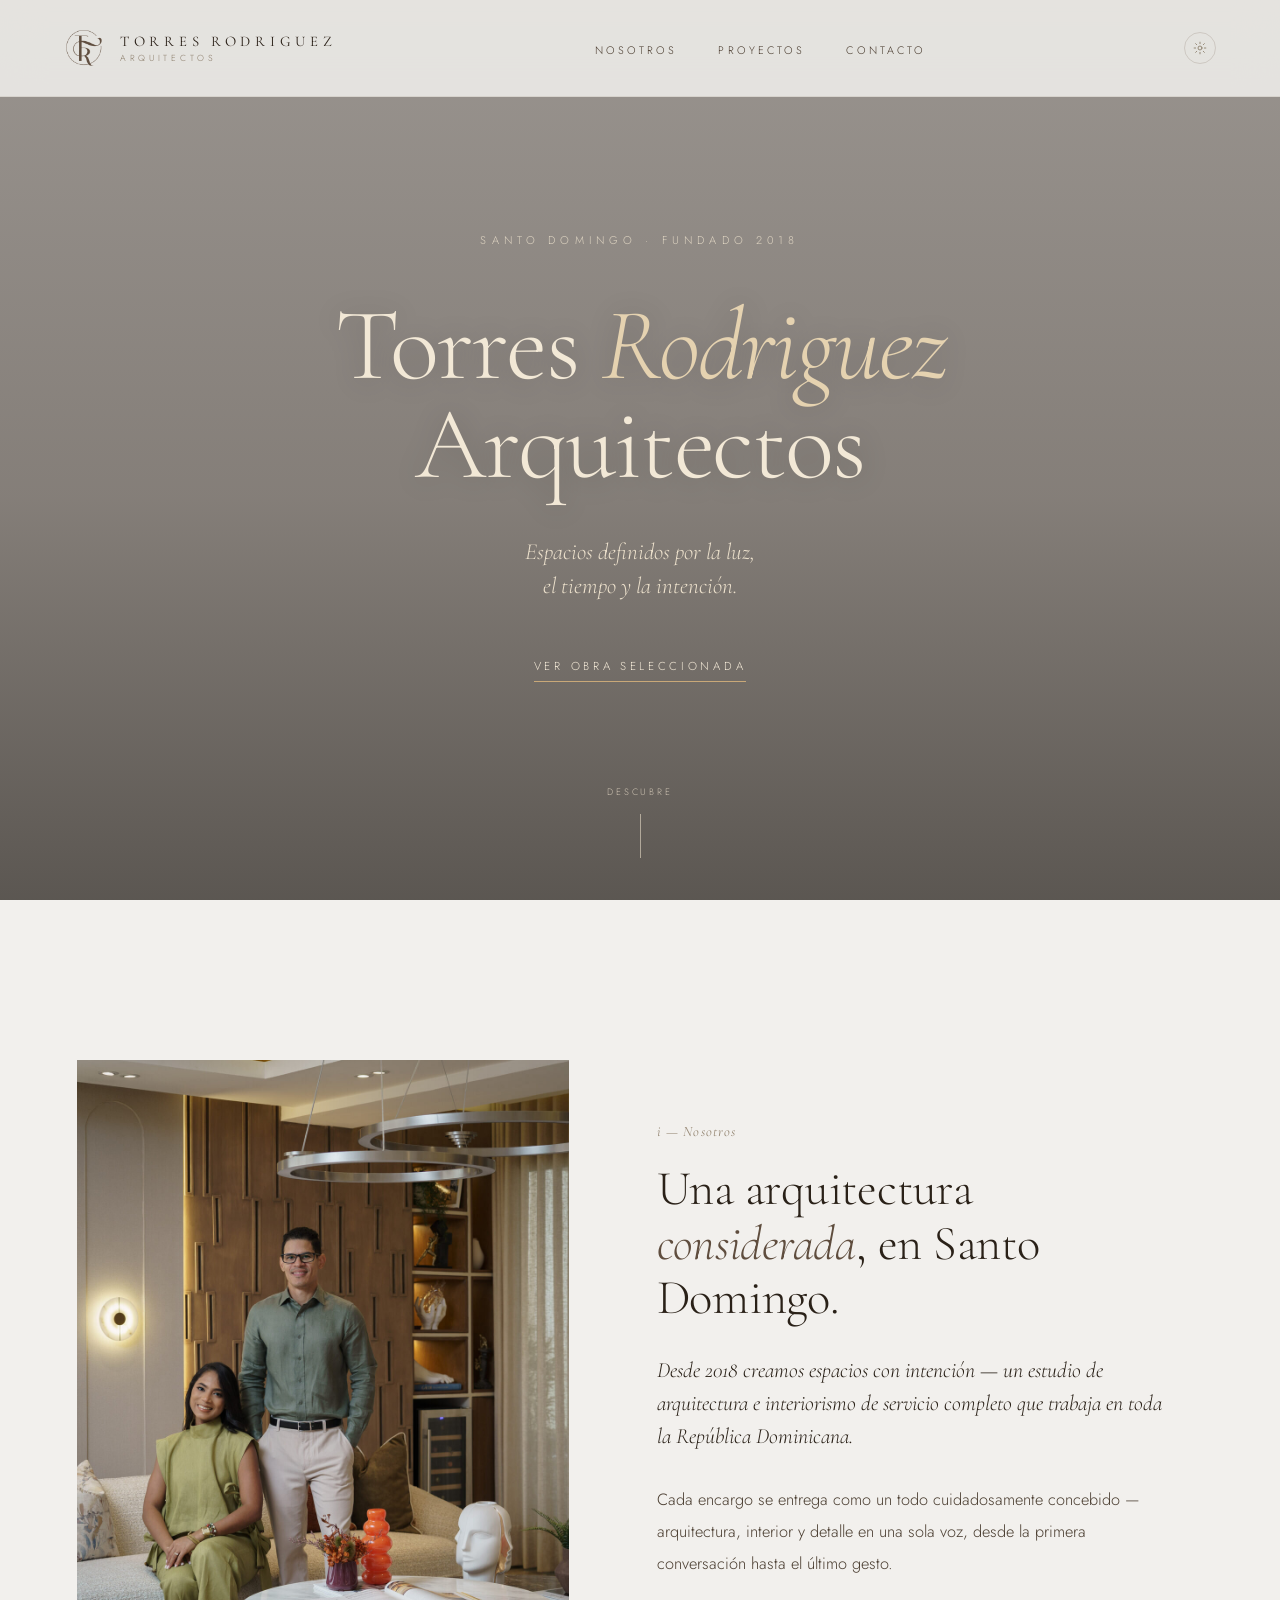
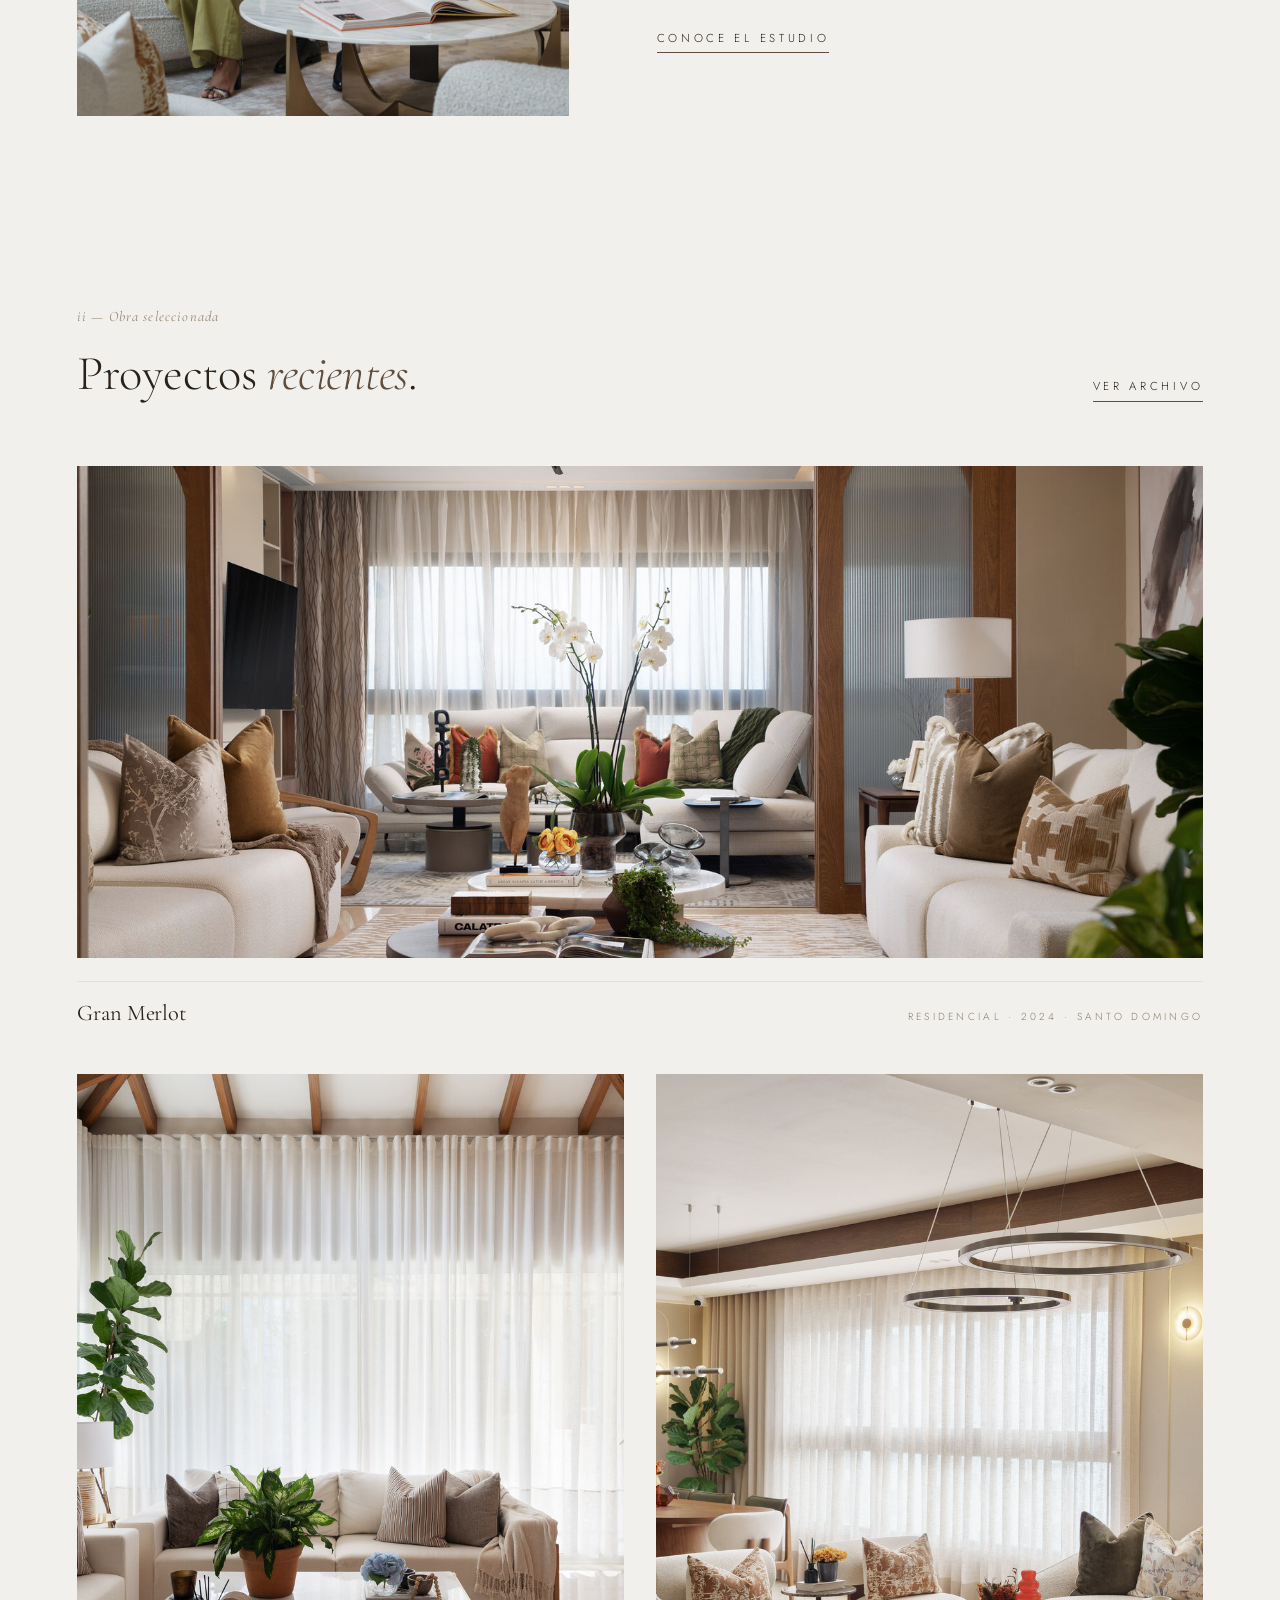
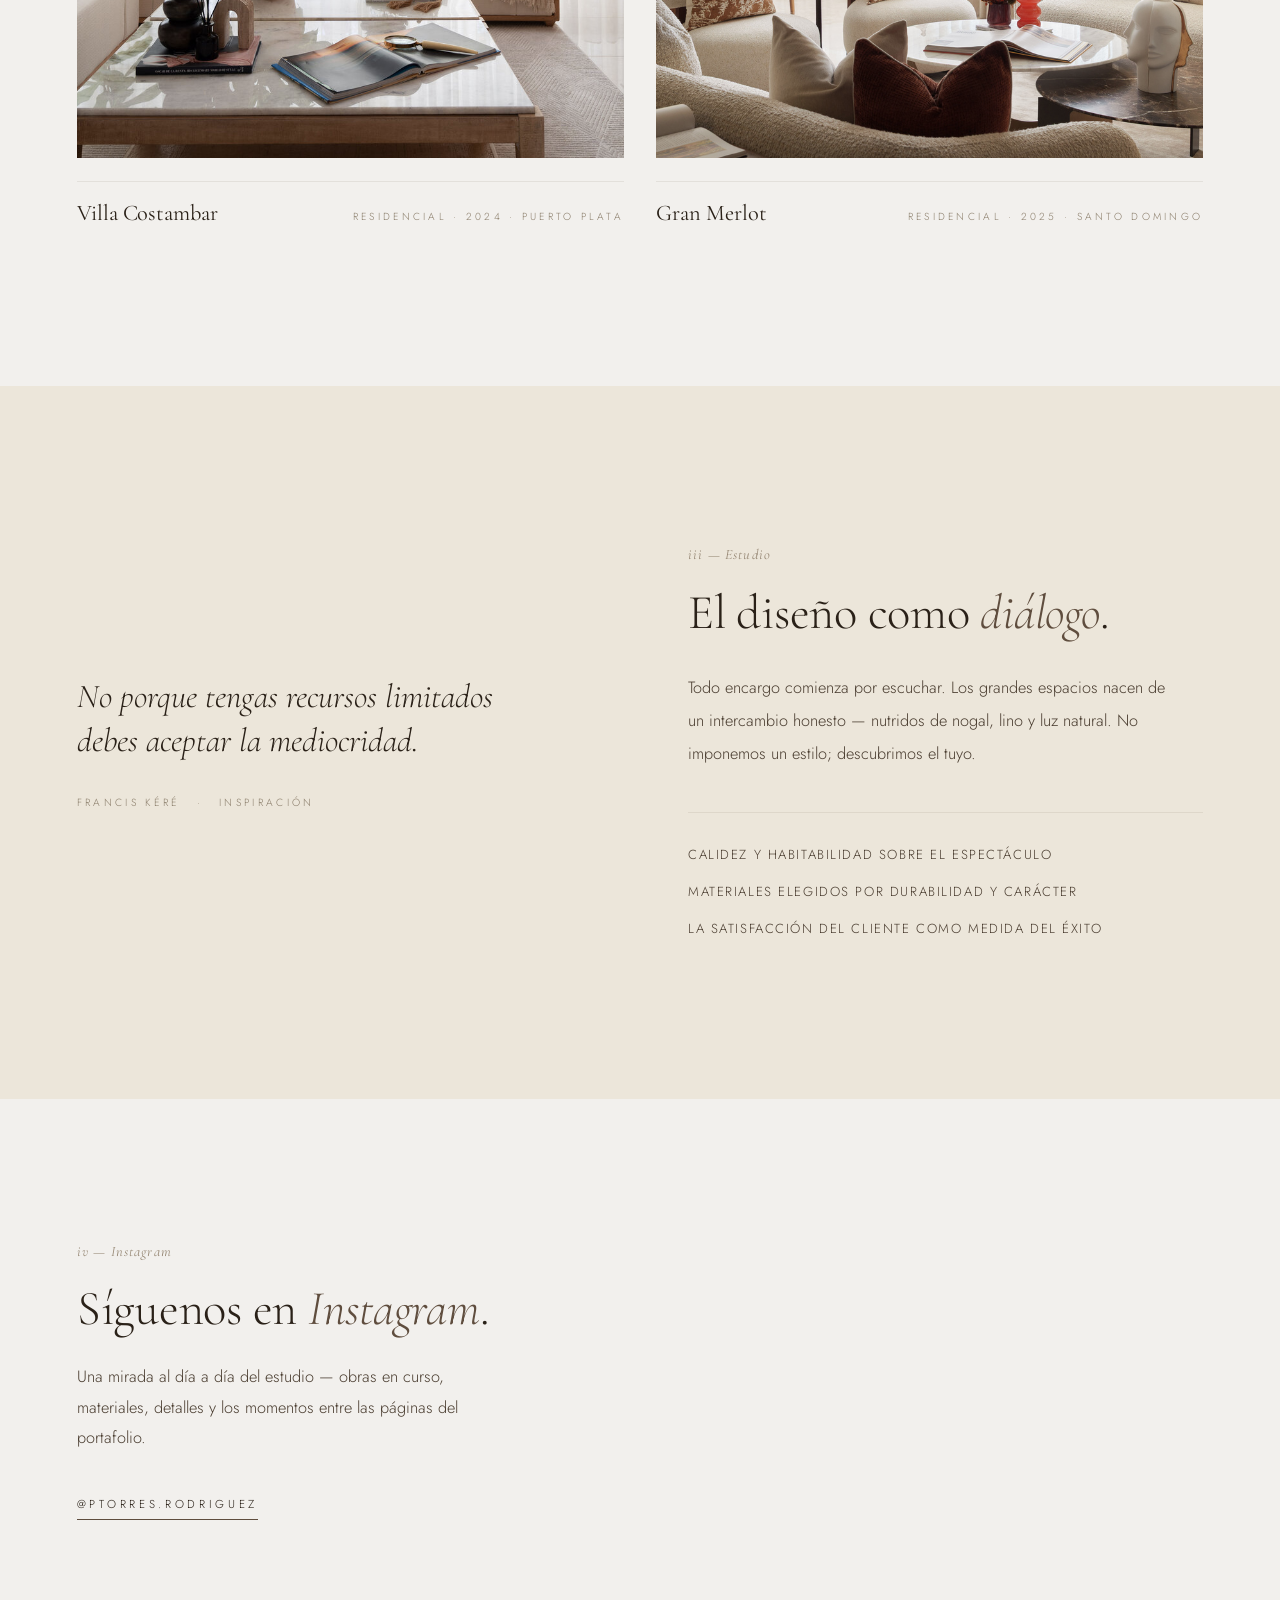
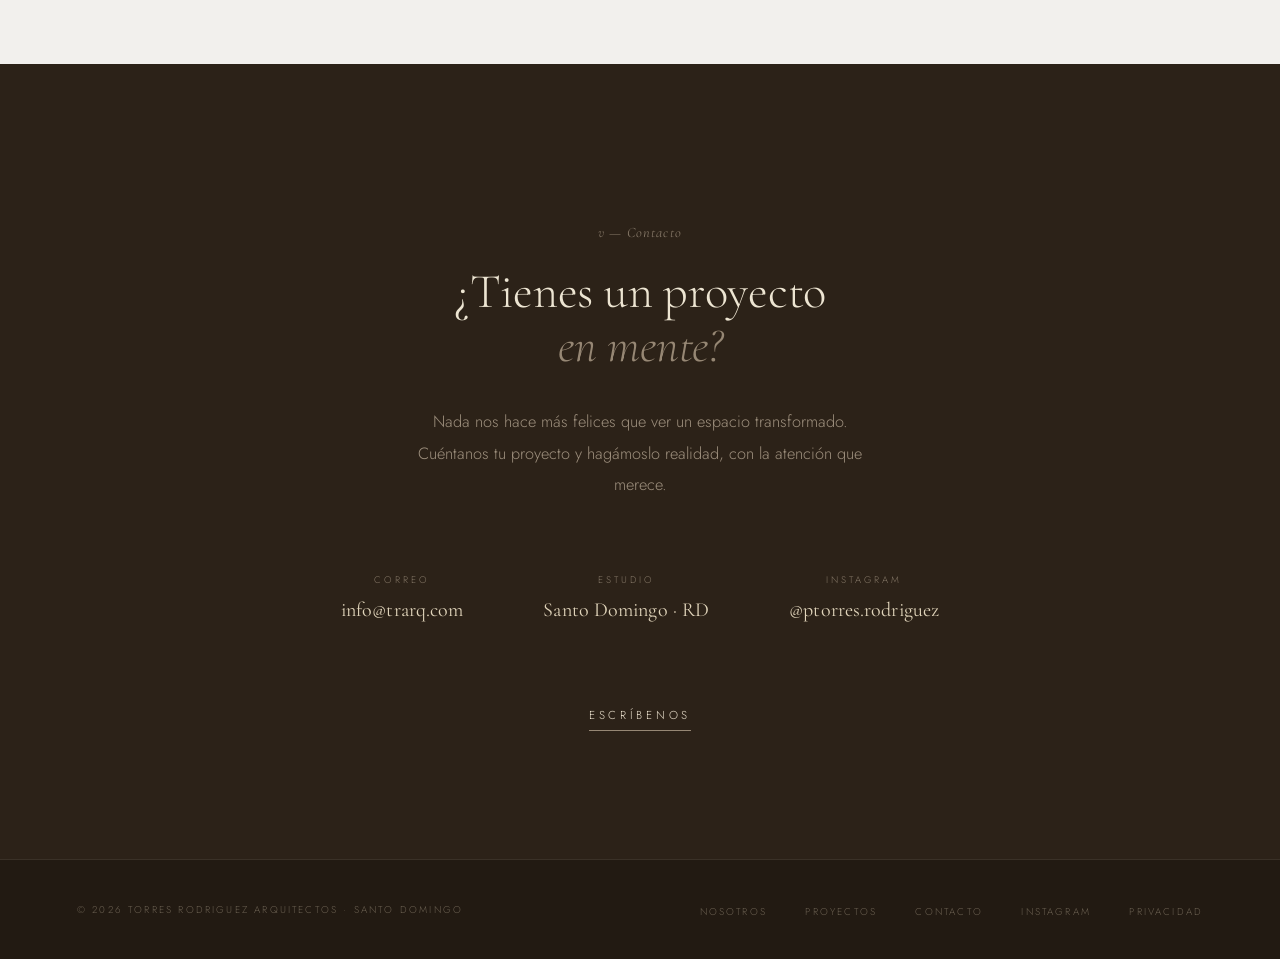
==== index.html @ ac2add1b "Restore Unsplash hero + add Behold Instagram feed - Revert hero image from local hero.jpg back to Un" ====
<!DOCTYPE html>
<html lang="es">
<head>
<meta charset="UTF-8">
<meta name="viewport" content="width=device-width, initial-scale=1.0">
<link rel="icon" href="favicon.ico" sizes="any">
<link rel="icon" type="image/png" sizes="32x32" href="assets/img/favicon-32.png">
<link rel="icon" type="image/png" sizes="16x16" href="assets/img/favicon-16.png">
<link rel="apple-touch-icon" href="assets/img/apple-touch-icon.png">
<title>Torres Rodriguez Arquitectos | Arquitectura, Interiorismo & Remodelación en Santo Domingo</title>
<meta name="description" content="Estudio de arquitectura, interiorismo y remodelación en Santo Domingo. Diseñamos residencias e interiores de servicio completo en toda la República Dominicana.">
<meta name="keywords" content="arquitectos santo domingo, arquitectura, interiorismo, diseño de interiores, remodelación, decoración de interiores, arquitectura residencial, diseño comercial, república dominicana, torres rodriguez arquitectos">
<link rel="preconnect" href="https://fonts.googleapis.com">
<link rel="preconnect" href="https://fonts.gstatic.com" crossorigin>
<link rel="preload" as="image" fetchpriority="high" href="https://images.unsplash.com/photo-1721630175454-0ca4517bb530?w=1920&q=75&auto=format&fit=crop">
<link href="https://fonts.googleapis.com/css2?family=Cormorant+Garamond:ital,wght@0,300;0,400;1,300;1,400&family=Jost:wght@300;400&display=swap" rel="stylesheet">
<link rel="canonical" href="https://ptorres.vercel.app/">
<!-- Google Search Console — replace TODO with your verification code from Search Console -> Add Property -> HTML tag method -->
<meta name="google-site-verification" content="TODO_REPLACE_WITH_VERIFICATION_CODE">
<meta name="author" content="Torres Rodriguez Arquitectos">
<meta name="theme-color" content="#F2F0ED" media="(prefers-color-scheme: light)">
<meta name="theme-color" content="#1E1812" media="(prefers-color-scheme: dark)">
<!-- Open Graph -->
<meta property="og:type" content="website">
<meta property="og:site_name" content="Torres Rodriguez Arquitectos">
<meta property="og:locale" content="es_DO">
<meta property="og:title" content="Torres Rodriguez Arquitectos | Arquitectura, Interiorismo & Remodelación en Santo Domingo">
<meta property="og:description" content="Estudio de arquitectura, interiorismo y remodelación en Santo Domingo. Diseñamos residencias e interiores de servicio completo en toda la República Dominicana.">
<meta property="og:url" content="https://ptorres.vercel.app/">
<meta property="og:image" content="https://ptorres.vercel.app/assets/img/og-image.png">
<meta property="og:image:width" content="1200">
<meta property="og:image:height" content="630">
<meta property="og:image:alt" content="Torres Rodriguez Arquitectos — Arquitectura & Diseño Interior">
<!-- Twitter -->
<meta name="twitter:card" content="summary_large_image">
<meta name="twitter:title" content="Torres Rodriguez Arquitectos | Arquitectura, Interiorismo & Remodelación en Santo Domingo">
<meta name="twitter:description" content="Estudio de arquitectura, interiorismo y remodelación en Santo Domingo. Diseñamos residencias e interiores de servicio completo en toda la República Dominicana.">
<meta name="twitter:image" content="https://ptorres.vercel.app/assets/img/og-image.png">
<script type="application/ld+json">
{
  "@context": "https://schema.org",
  "@type": "ProfessionalService",
  "@id": "https://ptorres.vercel.app/#estudio",
  "name": "Torres Rodriguez Arquitectos",
  "description": "Estudio de arquitectura y diseño interior de servicio completo en Santo Domingo, fundado en 2018.",
  "url": "https://ptorres.vercel.app/",
  "logo": "https://ptorres.vercel.app/assets/img/apple-touch-icon.png",
  "image": "https://ptorres.vercel.app/assets/img/og-image.png",
  "telephone": "+1-829-637-7225",
  "email": "info@trarq.com",
  "foundingDate": "2018",
  "address": {
    "@type": "PostalAddress",
    "streetAddress": "C/ Rotonda Central 2 No. 5, Alma Rosa II",
    "addressLocality": "Santo Domingo Este",
    "addressCountry": "DO"
  },
  "areaServed": "República Dominicana",
  "sameAs": ["https://instagram.com/ptorres.rodriguez"],
  "hasOfferCatalog": {
    "@type": "OfferCatalog",
    "name": "Servicios",
    "itemListElement": [
      { "@type": "Offer", "itemOffered": { "@type": "Service", "name": "Diseño arquitectónico" } },
      { "@type": "Offer", "itemOffered": { "@type": "Service", "name": "Diseño de interiores" } },
      { "@type": "Offer", "itemOffered": { "@type": "Service", "name": "Remodelación" } },
      { "@type": "Offer", "itemOffered": { "@type": "Service", "name": "Estilismo de espacio" } },
      { "@type": "Offer", "itemOffered": { "@type": "Service", "name": "Personal shopper" } },
      { "@type": "Offer", "itemOffered": { "@type": "Service", "name": "Gestión de proyectos" } }
    ]
  }
}
</script>
<link rel="stylesheet" href="assets/css/styles.css">
</head>
<body>

<nav>
  <button class="nav-hamburger" id="navToggle" aria-label="Abrir menú" aria-expanded="false" type="button"><span></span><span></span><span></span></button>
  <a href="index.html" class="nav-logo" aria-label="Torres Rodriguez Arquitectos — Inicio">
    <span class="logo-mark" aria-hidden="true"></span>
    <span class="logo-text">
      Torres Rodriguez
      <span class="logo-text-sub">Arquitectos</span>
    </span>
  </a>
  <ul class="nav-links">
    <li><a href="about.html">Nosotros</a></li>
    <li><a href="gallery.html">Proyectos</a></li>
    <li><a href="contact.html">Contacto</a></li>
  </ul>
  <div class="nav-right">
    <button class="theme-toggle" id="themeToggle" aria-label="Cambiar tema" type="button">
      <svg class="icon-sun" viewBox="0 0 24 24" aria-hidden="true">
        <circle cx="12" cy="12" r="3.4"/>
        <line x1="12" y1="2" x2="12" y2="4.5"/>
        <line x1="12" y1="19.5" x2="12" y2="22"/>
        <line x1="4.5" y1="4.5" x2="6.3" y2="6.3"/>
        <line x1="17.7" y1="17.7" x2="19.5" y2="19.5"/>
        <line x1="2" y1="12" x2="4.5" y2="12"/>
        <line x1="19.5" y1="12" x2="22" y2="12"/>
        <line x1="4.5" y1="19.5" x2="6.3" y2="17.7"/>
        <line x1="17.7" y1="6.3" x2="19.5" y2="4.5"/>
      </svg>
      <svg class="icon-moon" viewBox="0 0 24 24" aria-hidden="true">
        <path d="M21 12.6A8.5 8.5 0 1 1 11.4 3 6.6 6.6 0 0 0 21 12.6z"/>
      </svg>
    </button>
  </div>
</nav>
<div class="nav-mobile" id="navMobile" aria-hidden="true">
  <ul class="nav-mobile-links">
    <li><a href="about.html">Nosotros</a></li>
    <li><a href="gallery.html">Proyectos</a></li>
    <li><a href="contact.html">Contacto</a></li>
  </ul>
</div>

<section class="hero">
  <div class="hero-content">
    <p class="hero-eyebrow">Santo Domingo · Fundado 2018</p>
    <h1 class="hero-name">
      Torres <em>Rodriguez</em><br>
      Arquitectos
    </h1>
    <p class="hero-tagline">
      Espacios definidos por la luz,<br>
      el tiempo y la intención.
    </p>
    <div class="hero-actions">
      <a href="#projects" class="link-underline">Ver obra seleccionada</a>
    </div>
  </div>
  <div class="hero-scroll" aria-hidden="true">
    <span class="hero-scroll-label">Descubre</span>
    <span class="hero-scroll-line"></span>
  </div>
</section>

<section class="about" id="about">
  <div class="about-grid">
    <div class="about-visual reveal">
      <img class="about-visual-img" src="assets/img/home-nosotros.jpg" alt="Estudio Torres Rodriguez Arquitectos, Santo Domingo" loading="lazy" width="1200" height="1500">
    </div>
    <div class="about-text reveal reveal-d1">
      <span class="section-index">i — Nosotros</span>
      <h2 class="section-title">Una arquitectura <em>considerada</em>, en Santo Domingo.</h2>
      <p class="about-lede">
        Desde 2018 creamos espacios con intención — un estudio de arquitectura e
        interiorismo de servicio completo que trabaja en toda la República Dominicana.
      </p>
      <p class="about-body">
        Cada encargo se entrega como un todo cuidadosamente concebido — arquitectura,
        interior y detalle en una sola voz, desde la primera conversación hasta el
        último gesto.
      </p>
      <a href="about.html" class="link-underline">Conoce el estudio</a>
    </div>
  </div>
</section>

<section class="portfolio" id="projects">
  <header class="portfolio-head reveal">
    <div>
      <span class="section-index">ii — Obra seleccionada</span>
      <h2 class="section-title">Proyectos <em>recientes</em>.</h2>
    </div>
    <a href="gallery.html" class="link-underline">Ver archivo</a>
  </header>
  <div class="portfolio-grid">
    <article class="project is-feature reveal">
      <a href="gallery.html" class="project-link">
        <div class="project-img">
          <img src="assets/img/projects/merlot/01-salon.jpg"
               alt="Gran Merlot — sala principal, Santo Domingo"
               loading="lazy" width="1600" height="1066">
        </div>
        <div class="project-meta">
          <span class="project-name">Gran Merlot</span>
          <span class="project-tag"><span class="project-info">Residencial · 2024</span><span class="project-loc">Santo Domingo</span></span>
        </div>
      </a>
    </article>
    <article class="project reveal">
      <a href="gallery.html" class="project-link">
        <div class="project-img">
          <img src="assets/img/projects/costambar/01-living.jpg"
               alt="Villa Costambar — sala de estar, Puerto Plata"
               loading="lazy" width="1600" height="1066">
        </div>
        <div class="project-meta">
          <span class="project-name">Villa Costambar</span>
          <span class="project-tag"><span class="project-info">Residencial · 2024</span><span class="project-loc">Puerto Plata</span></span>
        </div>
      </a>
    </article>
    <article class="project reveal reveal-d1">
      <a href="gallery.html" class="project-link">
        <div class="project-img">
          <img src="assets/img/projects/merlot25/04-panoramic.jpg"
               alt="Gran Merlot — vista panorámica, Santo Domingo"
               loading="lazy" width="1600" height="1066">
        </div>
        <div class="project-meta">
          <span class="project-name">Gran Merlot</span>
          <span class="project-tag"><span class="project-info">Residencial · 2025</span><span class="project-loc">Santo Domingo</span></span>
        </div>
      </a>
    </article>
  </div>
</section>

<section class="philosophy" id="studio">
  <div class="reveal">
    <p class="quote">No porque tengas recursos limitados<br>debes aceptar la mediocridad.</p>
    <p class="quote-attr">Francis Kéré <span class="quote-attr-sep">·</span> Inspiración</p>
  </div>
  <div class="reveal reveal-d1">
    <span class="section-index">iii — Estudio</span>
    <h2 class="section-title">El diseño como <em>diálogo</em>.</h2>
    <p class="phil-text" style="margin-top: 2rem;">
      Todo encargo comienza por escuchar. Los grandes espacios nacen de un intercambio
      honesto — nutridos de nogal, lino y luz natural. No imponemos un estilo; descubrimos el tuyo.
    </p>
    <div class="values">
      <span class="value">Calidez y habitabilidad sobre el espectáculo</span>
      <span class="value">Materiales elegidos por durabilidad y carácter</span>
      <span class="value">La satisfacción del cliente como medida del éxito</span>
    </div>
  </div>
</section>

<section class="insta" id="instagram">
  <div class="insta-row">
    <div class="insta-copy reveal">
      <span class="section-index">iv — Instagram</span>
      <h2 class="section-title">Síguenos en <em>Instagram</em>.</h2>
      <p class="insta-sub">
        Una mirada al día a día del estudio — obras en curso, materiales,
        detalles y los momentos entre las páginas del portafolio.
      </p>
      <a href="https://instagram.com/ptorres.rodriguez" target="_blank" rel="noopener" class="link-underline">@ptorres.rodriguez</a>
    </div>
    <div class="insta-grid reveal reveal-d1">
      <behold-widget feed-id="HtsaoF4tYyMfddUY0PB2"></behold-widget>
    </div>
  </div>
</section>

<section class="contact" id="contact">
  <span class="section-index reveal">v — Contacto</span>
  <h2 class="section-title reveal">¿Tienes un proyecto<br><em>en mente?</em></h2>
  <p class="contact-sub reveal reveal-d1">
    Nada nos hace más felices que ver un espacio transformado. Cuéntanos tu
    proyecto y hagámoslo realidad, con la atención que merece.
  </p>
  <div class="contact-details reveal reveal-d2">
    <div>
      <div class="contact-detail-label">Correo</div>
      <div class="contact-detail-val"><a href="mailto:info@trarq.com">info@trarq.com</a></div>
    </div>
    <div>
      <div class="contact-detail-label">Estudio</div>
      <div class="contact-detail-val">Santo Domingo · RD</div>
    </div>
    <div>
      <div class="contact-detail-label">Instagram</div>
      <div class="contact-detail-val"><a href="https://instagram.com/ptorres.rodriguez" target="_blank" rel="noopener">@ptorres.rodriguez</a></div>
    </div>
  </div>
  <a href="contact.html" class="link-underline reveal reveal-d3">Escríbenos</a>
</section>

<footer>
  <p>© 2026 Torres Rodriguez Arquitectos · Santo Domingo</p>
  <ul class="footer-links">
    <li><a href="about.html">Nosotros</a></li>
    <li><a href="gallery.html">Proyectos</a></li>
    <li><a href="contact.html">Contacto</a></li>
    <li><a href="https://instagram.com/ptorres.rodriguez" target="_blank" rel="noopener">Instagram</a></li>
    <li><a href="privacy.html">Privacidad</a></li>
  </ul>
</footer>

<script src="assets/js/main.js"></script>
</body>
</html>
---- assets/css/styles.css ----
*, *::before, *::after { box-sizing: border-box; margin: 0; padding: 0; }

/* ──────────────────────────────────────────────
   PALETTE — extracted from brand sheet
   #F2F0ED cream · #CDBEA8 lt beige · #968774 taupe · #5F4D3E walnut
   ────────────────────────────────────────────── */
:root {
  --bg:            #F2F0ED;
  --bg-2:          #ECE6DA;
  --bg-3:          #E5DCCB;
  --bg-dark:       #2C2218;
  --bg-dark-2:     #221A12;
  --surface:       #CDBEA8;
  --accent:        #5F4D3E;
  --accent-mid:    #968774;
  --accent-deep:   #3F3327;
  --text:          #2A2118;
  --text-soft:     #4A3D30;
  --text-muted:    #8B7E6B;
  --hairline:      rgba(95, 77, 62, 0.10);
  --hairline-2:    rgba(95, 77, 62, 0.18);
  --hairline-dk:   rgba(205, 190, 168, 0.14);
  --nav-bg:        rgba(242, 240, 237, 0.86);
  --logo-mark:     url([data-uri]);
}

/* Forced overrides via toggle */
[data-theme="dark"] {
  --bg:            #1E1812;
  --bg-2:          #251E17;
  --bg-3:          #2C241B;
  --bg-dark:       #14100B;
  --bg-dark-2:     #1A1510;
  --surface:       #3D3022;
  --accent:        #CDBEA8;
  --accent-mid:    #968774;
  --accent-deep:   #DCCEB6;
  --text:          #EFEAE0;
  --text-soft:     #D4C5AE;
  --text-muted:    #968774;
  --hairline:      rgba(205, 190, 168, 0.10);
  --hairline-2:    rgba(205, 190, 168, 0.22);
  --hairline-dk:   rgba(205, 190, 168, 0.10);
  --nav-bg:        rgba(30, 24, 18, 0.86);
}
[data-theme="light"] {
  --bg:            #F2F0ED;
  --bg-2:          #ECE6DA;
  --bg-3:          #E5DCCB;
  --bg-dark:       #2C2218;
  --bg-dark-2:     #221A12;
  --surface:       #CDBEA8;
  --accent:        #5F4D3E;
  --accent-mid:    #968774;
  --accent-deep:   #3F3327;
  --text:          #2A2118;
  --text-soft:     #4A3D30;
  --text-muted:    #8B7E6B;
  --hairline:      rgba(95, 77, 62, 0.10);
  --hairline-2:    rgba(95, 77, 62, 0.18);
  --hairline-dk:   rgba(205, 190, 168, 0.14);
  --nav-bg:        rgba(242, 240, 237, 0.86);
}

html { scroll-behavior: smooth; }
body {
  font-family: 'Jost', sans-serif;
  background: var(--bg);
  color: var(--text);
  font-weight: 300;
  -webkit-font-smoothing: antialiased;
  overflow-x: hidden;
  transition: background 0.6s ease, color 0.6s ease;
}
::selection { background: var(--accent); color: var(--bg); }
img { display: block; max-width: 100%; }

/* ────────── NAV ────────── */
nav {
  position: fixed; top: 0; left: 0; right: 0; z-index: 100;
  display: flex; align-items: center; justify-content: space-between;
  padding: 1.75rem 4rem;
  background: var(--nav-bg);
  backdrop-filter: blur(20px); -webkit-backdrop-filter: blur(20px);
  border-bottom: 1px solid var(--hairline);
  animation: fadeDown 0.9s 0.1s ease both;
  transition: background 0.6s ease, border-color 0.6s ease;
}
@keyframes fadeDown { from { opacity:0; transform:translateY(-12px);} to { opacity:1; transform:none;} }

.nav-logo { display: flex; align-items: center; gap: 1rem; text-decoration: none; color: inherit; }
.logo-mark {
  width: 40px; height: 40px; flex-shrink: 0;
  background-color: var(--accent);
  -webkit-mask: var(--logo-mark) center / contain no-repeat;
          mask: var(--logo-mark) center / contain no-repeat;
  transition: background-color 0.6s ease;
}
.logo-text {
  display: flex; flex-direction: column;
  font-family: 'Cormorant Garamond', serif;
  font-size: 0.92rem; font-weight: 400;
  letter-spacing: 0.32em; text-transform: uppercase;
  color: var(--text); line-height: 1.25;
}
.logo-text-sub {
  font-family: 'Jost', sans-serif;
  font-size: 0.55rem; font-weight: 300;
  letter-spacing: 0.42em; color: var(--text-muted);
  margin-top: 0.18rem;
}

.nav-links { display: flex; gap: 2.6rem; list-style: none; }
.nav-links a {
  font-size: 0.68rem; letter-spacing: 0.28em; text-transform: uppercase;
  color: var(--text-soft); text-decoration: none; font-weight: 300;
  position: relative; transition: color 0.3s;
}
.nav-links a::after {
  content: ''; position: absolute; left: 0; right: 0; bottom: -6px;
  height: 1px; background: var(--accent);
  transform: scaleX(0); transform-origin: left;
  transition: transform 0.4s ease;
}
.nav-links a:hover { color: var(--text); }
.nav-links a:hover::after { transform: scaleX(1); }
.nav-links a.is-active { color: var(--text); }
.nav-links a.is-active::after { transform: scaleX(1); }

.nav-right { display: flex; align-items: center; gap: 1.25rem; }

/* Mobile hamburger */
.nav-hamburger {
  display: none;
  background: none; border: none; cursor: pointer; padding: 0;
  width: 20px; height: 13px;
  flex-direction: column; justify-content: space-between;
  flex-shrink: 0;
}
.nav-hamburger span {
  display: block; width: 100%; height: 1px;
  background: var(--text-muted);
  transition: transform 0.35s ease, opacity 0.25s ease;
  transform-origin: center;
}
.nav-hamburger.is-open span:nth-child(1) { transform: translateY(6px) rotate(45deg); }
.nav-hamburger.is-open span:nth-child(2) { opacity: 0; transform: scaleX(0); }
.nav-hamburger.is-open span:nth-child(3) { transform: translateY(-6px) rotate(-45deg); }

/* Mobile nav drawer */
.nav-mobile {
  position: fixed; top: 0; left: 0; bottom: 0;
  width: min(240px, 76vw);
  z-index: 99;
  background: var(--bg);
  display: flex; flex-direction: column;
  justify-content: center;
  padding: 3.5rem 2.5rem;
  transform: translateX(-100%);
  transition: transform 0.4s cubic-bezier(0.4, 0, 0.2, 1), background 0.6s ease;
  border-right: 1px solid var(--hairline);
}
.nav-mobile.is-open { transform: translateX(0); }
.nav-backdrop {
  position: fixed; inset: 0; z-index: 98;
  background: rgba(42, 33, 24, 0.32);
  opacity: 0; pointer-events: none;
  transition: opacity 0.4s ease;
}
.nav-backdrop.is-open { opacity: 1; pointer-events: all; }
.nav-mobile-links {
  list-style: none; padding: 0; margin: 0;
  display: flex; flex-direction: column; gap: 1.6rem;
}
.nav-mobile-links a {
  font-family: 'Cormorant Garamond', serif;
  font-size: clamp(1.3rem, 5.5vw, 1.55rem);
  font-weight: 300; font-style: italic;
  color: var(--text); text-decoration: none;
  letter-spacing: 0.01em;
  transition: color 0.3s;
}
.nav-mobile-links a:hover,
.nav-mobile-links a.is-active { color: var(--accent); }

/* Theme toggle */
.theme-toggle {
  width: 32px; height: 32px; border-radius: 50%;
  border: 1px solid var(--hairline-2);
  background: transparent; cursor: pointer;
  display: flex; align-items: center; justify-content: center;
  color: var(--text-muted); transition: color 0.25s, border-color 0.25s, background 0.25s;
}
.theme-toggle:hover { color: var(--text); border-color: var(--accent-mid); }
.theme-toggle svg { width: 14px; height: 14px; fill: none; stroke: currentColor; stroke-width: 1.5; stroke-linecap: round; stroke-linejoin: round; }
.icon-moon { display: none; }
[data-theme="dark"] .icon-sun { display: none; }
[data-theme="dark"] .icon-moon { display: block; }

/* ────────── HERO (home) ────────── */
.hero {
  min-height: 100vh;
  position: relative;
  display: flex; align-items: center; justify-content: center;
  padding: 110px 6vw 6rem;
  margin-bottom: 5rem;
  background:
    linear-gradient(180deg, rgba(32, 22, 14, 0.42) 0%, rgba(32, 22, 14, 0.52) 55%, rgba(20, 14, 8, 0.68) 100%),
    url('https://images.unsplash.com/photo-1721630175454-0ca4517bb530?w=1920&q=75&auto=format&fit=crop') center / cover no-repeat;
  text-align: center;
  overflow: hidden;
}
[data-theme="dark"] .hero {
  background:
    linear-gradient(180deg, rgba(15, 10, 5, 0.60) 0%, rgba(15, 10, 5, 0.68) 55%, rgba(10, 7, 4, 0.78) 100%),
    url('https://images.unsplash.com/photo-1721630175454-0ca4517bb530?w=1920&q=75&auto=format&fit=crop') center / cover no-repeat;
}

.hero-content {
  position: relative; z-index: 2;
  max-width: 920px;
  animation: fadeUp 1.1s 0.35s ease both;
}
@keyframes fadeUp { from { opacity:0; transform:translateY(24px);} to { opacity:1; transform:none;} }

.hero-eyebrow {
  font-family: 'Jost', sans-serif;
  font-size: 0.7rem; letter-spacing: 0.46em; text-transform: uppercase;
  color: rgba(244, 232, 210, 0.78); margin-bottom: 3rem; font-weight: 300;
}

.hero-name {
  font-family: 'Cormorant Garamond', serif;
  font-size: clamp(3.4rem, 8vw, 7.8rem);
  font-weight: 300; line-height: 0.96;
  letter-spacing: -0.018em;
  color: #F2E8D6;
  margin-bottom: 2.6rem;
  text-shadow: 0 2px 30px rgba(0,0,0,0.22);
}
.hero-name em { font-style: italic; font-weight: 300; color: #E5D2B0; }

.hero-tagline {
  font-family: 'Cormorant Garamond', serif;
  font-style: italic; font-weight: 300;
  font-size: clamp(1.2rem, 1.8vw, 1.55rem);
  color: rgba(244, 232, 210, 0.92);
  line-height: 1.5;
  max-width: 600px;
  margin: 0 auto 3.4rem;
}

.hero-actions { display: flex; justify-content: center; }
.link-underline {
  font-size: 0.72rem; letter-spacing: 0.32em; text-transform: uppercase;
  color: var(--text); text-decoration: none; font-weight: 300;
  padding-bottom: 0.4rem;
  border-bottom: 1px solid var(--accent);
  transition: color 0.3s, border-color 0.3s, letter-spacing 0.3s;
  display: inline-block;
}
.link-underline:hover { color: var(--accent); letter-spacing: 0.36em; }

.hero .link-underline {
  color: #F2E8D6;
  border-bottom-color: #C9A878;
}
.hero .link-underline:hover {
  color: #E5D2B0;
  border-bottom-color: #E5D2B0;
}

.hero-scroll {
  position: absolute; bottom: 2.6rem; left: 0; right: 0;
  display: flex; flex-direction: column;
  align-items: center; gap: 1rem;
  animation: fadeUp 1.4s 1.4s ease both;
  z-index: 2;
}
.hero-scroll-label {
  font-family: 'Jost', sans-serif;
  font-size: 0.58rem; letter-spacing: 0.32em; text-transform: uppercase;
  color: rgba(244, 232, 210, 0.72); font-weight: 300;
}
.hero-scroll-line {
  width: 1px; height: 44px;
  background: rgba(244, 232, 210, 0.55);
  transform-origin: top;
  animation: scrollPulse 2.4s ease-in-out infinite;
}
@keyframes scrollPulse {
  0%, 100% { transform: scaleY(0.45); opacity: 0.3; }
  50%      { transform: scaleY(1);    opacity: 0.7; }
}

/* ────────── PAGE HERO (sub-pages) ────────── */
.page-hero {
  padding: 11rem 6vw 4rem;
  text-align: center;
  background: var(--bg);
  transition: background 0.6s ease;
}
.page-hero-inner {
  max-width: 780px; margin: 0 auto;
  animation: fadeUp 1s 0.15s ease both;
}
.page-hero .section-index { display: inline-block; margin-bottom: 1.6rem; }
.page-hero-title {
  font-family: 'Cormorant Garamond', serif;
  font-size: clamp(2.8rem, 6vw, 5rem);
  font-weight: 300; line-height: 1.02;
  letter-spacing: -0.015em; color: var(--text);
}
.page-hero-title em { font-style: italic; color: var(--accent); }
.page-hero-sub {
  font-family: 'Cormorant Garamond', serif;
  font-style: italic; font-weight: 300;
  font-size: clamp(1.15rem, 1.7vw, 1.45rem);
  color: var(--text-soft); line-height: 1.5;
  max-width: 580px; margin: 1.8rem auto 0;
}

/* ────────── SHARED ────────── */
.section-head { margin-bottom: 6rem; max-width: 720px; }
.section-title {
  font-family: 'Cormorant Garamond', serif;
  font-size: clamp(2.2rem, 3.8vw, 3.4rem);
  font-weight: 300; line-height: 1.12;
  color: var(--text); letter-spacing: -0.005em;
}
.section-title em { font-style: italic; color: var(--accent); }
.section-lede {
  font-size: 1.02rem; line-height: 1.95;
  color: var(--text-soft); font-weight: 300;
  max-width: 520px; margin-top: 1.8rem;
}
.section-index {
  font-family: 'Cormorant Garamond', serif;
  font-size: 0.9rem; font-weight: 400; font-style: italic;
  color: var(--accent-mid); letter-spacing: 0.08em;
  margin-bottom: 1.4rem; display: block;
}

/* ────────── ABOUT / NOSOTROS ────────── */
.about {
  padding: 5rem 6vw 6rem;
  background: var(--bg);
  transition: background 0.6s ease;
}
.about-grid {
  display: grid;
  grid-template-columns: 0.9fr 1fr;
  gap: 5.5rem;
  align-items: center;
  max-width: 1240px;
  margin: 0 auto;
}
.about-visual {
  width: 100%; aspect-ratio: 3 / 4;
  overflow: hidden;
  background: var(--bg-3);
  position: relative;
}
.about-visual-img {
  position: absolute; inset: 0;
  width: 100%; height: 100%;
  object-fit: cover; object-position: center;
  transition: transform 1.4s cubic-bezier(0.2, 0.7, 0.2, 1);
}
.about-visual:hover .about-visual-img { transform: scale(1.04); }

.about-text { max-width: 520px; }
.about-lede {
  font-family: 'Cormorant Garamond', serif;
  font-size: clamp(1.25rem, 1.7vw, 1.5rem);
  font-style: italic; font-weight: 300;
  color: var(--text);
  line-height: 1.5;
  margin: 1.8rem 0 2rem;
}
.about-body {
  font-size: 1.02rem; line-height: 1.95;
  color: var(--text-soft);
  font-weight: 300;
  margin-bottom: 2.8rem;
}

/* ────────── PORTFOLIO ────────── */
.portfolio {
  padding: 6rem 6vw 10rem;
  background: var(--bg);
  transition: background 0.6s ease;
}
.portfolio-head {
  display: flex; align-items: flex-end; justify-content: space-between;
  gap: 2rem; max-width: 1400px; margin: 0 auto 4rem;
}
.portfolio-head .section-title { max-width: 540px; }

.portfolio-grid {
  display: grid; grid-template-columns: repeat(6, 1fr);
  gap: 3rem 2rem;
  max-width: 1400px; margin: 0 auto;
}
.project { grid-column: span 3; }
.project.is-feature { grid-column: span 6; }
.project.is-feature .project-img { aspect-ratio: 16 / 7; }
.project.span-2 { grid-column: span 2; }
.project.span-2 .project-img { aspect-ratio: 4 / 5; }

.project-link { display: block; text-decoration: none; color: inherit; cursor: pointer; }
.project-img {
  width: 100%; aspect-ratio: 4 / 5;
  background: var(--surface);
  overflow: hidden; position: relative;
}
.project-img img {
  position: absolute; inset: 0;
  width: 100%; height: 100%;
  object-fit: cover; object-position: center;
  display: block;
  filter: saturate(0.92);
  transition: filter 0.7s ease, transform 0.9s cubic-bezier(0.2, 0.7, 0.2, 1);
}
.project-link:hover .project-img img { filter: saturate(1.08); transform: scale(1.025); }
.project-count {
  position: absolute; bottom: 1rem; right: 1rem;
  font-family: 'Jost', sans-serif;
  font-size: 0.58rem; letter-spacing: 0.22em; text-transform: uppercase;
  background: rgba(42, 33, 24, 0.62); color: rgba(242, 240, 237, 0.92);
  padding: 0.28em 0.75em; backdrop-filter: blur(6px);
  pointer-events: none;
}

.project-meta {
  display: flex; align-items: baseline; justify-content: space-between;
  gap: 1.5rem; margin-top: 1.4rem;
  padding-top: 1.1rem;
  border-top: 1px solid var(--hairline);
  transition: border-color 0.35s;
}
.project-link:hover .project-meta { border-top-color: var(--accent); }
.project-name {
  font-family: 'Cormorant Garamond', serif;
  font-size: 1.4rem; font-weight: 400;
  color: var(--text); letter-spacing: -0.002em;
}
.project-tag {
  font-size: 0.64rem; letter-spacing: 0.32em; text-transform: uppercase;
  color: var(--text-muted); font-weight: 300; white-space: nowrap;
  text-align: right;
}
.project-loc::before { content: ' · '; }

/* ────────── LIGHTBOX ────────── */
.lightbox {
  position: fixed; inset: 0; z-index: 900;
  background: rgba(26, 20, 14, 0.96);
  display: flex; align-items: center; justify-content: center;
  opacity: 0; pointer-events: none;
  transition: opacity 0.3s ease;
}
.lightbox.is-open { opacity: 1; pointer-events: all; }
.lb-img-wrap {
  max-width: 88vw; max-height: 82vh;
  display: flex; align-items: center; justify-content: center;
}
.lb-img {
  max-width: 88vw; max-height: 82vh;
  object-fit: contain; display: block;
  user-select: none;
}
.lb-close {
  position: absolute; top: 1.5rem; right: 2rem;
  background: none; border: none; cursor: pointer;
  color: rgba(242, 240, 237, 0.7); font-size: 2rem; line-height: 1;
  transition: color 0.2s; padding: 0.4rem;
}
.lb-close:hover { color: var(--bg); }
.lb-prev, .lb-next {
  position: absolute; top: 50%; transform: translateY(-50%);
  background: none; border: none; cursor: pointer;
  color: rgba(242, 240, 237, 0.55);
  font-size: 2.6rem; line-height: 1; padding: 1rem;
  transition: color 0.2s;
}
.lb-prev { left: 1rem; }
.lb-next { right: 1rem; }
.lb-prev:hover, .lb-next:hover { color: var(--bg); }
.lb-bar {
  position: absolute; bottom: 2rem; left: 0; right: 0;
  text-align: center;
  font-family: 'Jost', sans-serif;
  font-size: 0.62rem; letter-spacing: 0.28em; text-transform: uppercase;
  color: rgba(242, 240, 237, 0.5);
  display: flex; justify-content: center; align-items: center; gap: 2rem;
}
.lb-project { color: rgba(242, 240, 237, 0.75); }

.portfolio-foot { margin-top: 5rem; display: flex; justify-content: flex-end; }

/* ────────── GALLERY (dedicated page) ────────── */
.gallery {
  padding: 4rem 6vw 11rem;
  background: var(--bg);
  transition: background 0.6s ease;
}
.gallery-grid {
  display: grid; grid-template-columns: repeat(6, 1fr);
  gap: 3.5rem 2.5rem;
  max-width: 1400px; margin: 0 auto;
}

/* ────────── PHILOSOPHY ────────── */
.philosophy {
  padding: 10rem 6vw;
  background: var(--bg-2);
  display: grid; grid-template-columns: 1fr 1fr;
  gap: 6rem; align-items: center;
  transition: background 0.6s ease;
}
.quote {
  font-family: 'Cormorant Garamond', serif;
  font-size: clamp(1.6rem, 2.6vw, 2.3rem);
  font-weight: 300; font-style: italic;
  line-height: 1.32; color: var(--text);
  margin-bottom: 2rem;
  max-width: 700px;
  text-wrap: balance;
}
.quote-attr {
  font-size: 0.65rem; letter-spacing: 0.32em; text-transform: uppercase;
  color: var(--text-muted); font-weight: 300;
}
.quote-attr-sep { color: var(--accent-mid); margin: 0 0.6rem; }

.phil-text {
  font-size: 1.02rem; line-height: 2; color: var(--text-soft);
  font-weight: 300; margin-bottom: 1.4rem; max-width: 480px;
}
.phil-text em { font-style: italic; color: var(--accent); font-weight: 400; }

.values {
  margin-top: 2.6rem; padding-top: 2rem;
  border-top: 1px solid var(--hairline);
  display: flex; flex-direction: column; gap: 1.1rem;
}
.value {
  font-size: 0.82rem; letter-spacing: 0.12em; text-transform: uppercase;
  color: var(--text-soft); font-weight: 300; line-height: 1.5;
}

/* ────────── TEAM ────────── */
.team {
  padding: 10rem 6vw;
  background: var(--bg);
  transition: background 0.6s ease;
}
.team-head { text-align: center; max-width: 680px; margin: 0 auto 5.5rem; }
.team-head .section-index { display: inline-block; }
.team-grid {
  display: grid; grid-template-columns: repeat(3, 1fr);
  gap: 3.5rem 3rem; max-width: 1180px; margin: 0 auto;
}
.team-member { text-align: left; }
.team-photo {
  width: 100%; aspect-ratio: 3 / 4;
  overflow: hidden; position: relative;
  background: var(--bg-3); margin-bottom: 1.6rem;
}
.team-photo-img {
  position: absolute; inset: 0;
  background-size: cover; background-position: center;
  transition: transform 1.2s cubic-bezier(0.2, 0.7, 0.2, 1);
}
.team-member:hover .team-photo-img { transform: scale(1.045); }
.team-name {
  font-family: 'Cormorant Garamond', serif;
  font-size: 1.55rem; font-weight: 400; color: var(--text);
  letter-spacing: -0.003em; margin-bottom: 0.4rem;
}
.team-role {
  font-size: 0.62rem; letter-spacing: 0.28em; text-transform: uppercase;
  color: var(--accent-mid); font-weight: 300; margin-bottom: 1rem;
}
.team-bio {
  font-size: 0.92rem; line-height: 1.8; color: var(--text-soft);
  font-weight: 300; max-width: 340px;
}

/* ────────── INSTAGRAM ────────── */
.insta {
  padding: 9rem 6vw;
  background: var(--bg);
  transition: background 0.6s ease;
}
.insta-row {
  display: grid;
  grid-template-columns: 0.9fr 1.1fr;
  gap: 5.5rem;
  align-items: center;
  max-width: 1240px;
  margin: 0 auto;
}
.insta-copy { max-width: 440px; }
.insta-sub {
  font-size: 1.02rem; line-height: 1.85;
  color: var(--text-soft); font-weight: 300;
  margin: 1.6rem 0 2.4rem;
}
.insta-handle { color: var(--accent); font-style: italic; }
.insta-grid {
  display: grid;
  grid-template-columns: repeat(2, 1fr);
  gap: 0.9rem;
}
behold-widget {
  grid-column: 1 / -1;
  display: block;
  width: 100%;
}
.insta-tile {
  display: block;
  aspect-ratio: 1 / 1;
  overflow: hidden;
  position: relative;
  background: var(--surface);
}
.insta-tile::before {
  content: ''; position: absolute; inset: 0;
  background: inherit;
  filter: saturate(0.92);
  transition: filter 0.6s ease, transform 0.8s cubic-bezier(0.2, 0.7, 0.2, 1);
}
.insta-tile::after {
  content: ''; position: absolute; inset: 0;
  background: rgba(42, 33, 24, 0); transition: background 0.4s;
}
.insta-tile:hover::before { filter: saturate(1.08); transform: scale(1.07); }
.insta-tile:hover::after { background: rgba(42, 33, 24, 0.18); }

.ig-1 { background: url('https://images.unsplash.com/photo-1598928387577-d49b6d399110?w=800&q=78&auto=format&fit=crop') center / cover no-repeat; }
.ig-2 { background: url('https://images.unsplash.com/photo-1643376452350-97eadd2c417f?w=800&q=78&auto=format&fit=crop') center / cover no-repeat; }
.ig-3 { background: url('https://images.unsplash.com/photo-1638885930125-85350348d266?w=800&q=78&auto=format&fit=crop') center / cover no-repeat; }
.ig-4 { background: url('https://images.unsplash.com/photo-1585418694458-dc80a5c20294?w=800&q=78&auto=format&fit=crop') center / cover no-repeat; }

/* ────────── CONTACT (home teaser, dark) ────────── */
.contact {
  padding: 10rem 6vw 8rem;
  background: var(--bg-dark); color: #E8DECB;
  text-align: center;
  transition: background 0.6s ease;
}
.contact .section-index { color: rgba(205, 190, 168, 0.55); margin-bottom: 1.5rem; }
.contact .section-title { color: #EDE5D2; max-width: 580px; margin: 0 auto; }
.contact .section-title em { color: var(--accent-mid); }

.contact-sub {
  font-size: 1.02rem; line-height: 1.95;
  color: rgba(205, 190, 168, 0.7); font-weight: 300;
  max-width: 480px; margin: 2rem auto 4.5rem;
}
.contact-details {
  display: flex; justify-content: center; gap: 5rem;
  margin-bottom: 5rem; flex-wrap: wrap;
}
.contact-detail-label {
  font-size: 0.6rem; letter-spacing: 0.32em; text-transform: uppercase;
  color: rgba(205, 190, 168, 0.55); font-weight: 300;
  margin-bottom: 0.7rem;
}
.contact-detail-val {
  font-family: 'Cormorant Garamond', serif;
  font-size: 1.25rem; font-weight: 400; color: #E0D4BA;
  letter-spacing: 0.005em;
}
.contact-detail-val a { color: inherit; text-decoration: none; border-bottom: 1px solid transparent; transition: border-color 0.3s; }
.contact-detail-val a:hover { border-bottom-color: var(--accent-mid); }

.contact .link-underline {
  color: #E8DECB; border-bottom-color: var(--accent-mid);
}
.contact .link-underline:hover { color: var(--accent-mid); }

/* ────────── CONTACT PAGE (form + info) ────────── */
.contact-page {
  padding: 4rem 6vw 9rem;
  background: var(--bg);
  transition: background 0.6s ease;
}
.contact-layout {
  display: grid; grid-template-columns: 1fr 1fr;
  gap: 6rem; max-width: 1240px; margin: 0 auto;
  align-items: start;
}

/* Info column */
.contact-info .section-index { display: block; }
.contact-info-title {
  font-family: 'Cormorant Garamond', serif;
  font-size: clamp(1.9rem, 3vw, 2.6rem);
  font-weight: 300; line-height: 1.12; color: var(--text);
  letter-spacing: -0.005em; margin-bottom: 1.6rem;
}
.contact-info-title em { font-style: italic; color: var(--accent); }
.contact-info-lede {
  font-size: 1.02rem; line-height: 1.95; color: var(--text-soft);
  font-weight: 300; max-width: 440px; margin-bottom: 3.2rem;
}
.info-list { display: flex; flex-direction: column; gap: 2rem; }
.info-item { display: block; }
.info-label {
  font-size: 0.6rem; letter-spacing: 0.32em; text-transform: uppercase;
  color: var(--text-muted); font-weight: 300; margin-bottom: 0.55rem;
}
.info-value {
  font-family: 'Cormorant Garamond', serif;
  font-size: 1.3rem; font-weight: 400; color: var(--text);
  letter-spacing: 0.003em; line-height: 1.4;
}
.info-value a {
  color: inherit; text-decoration: none;
  border-bottom: 1px solid transparent; transition: border-color 0.3s;
}
.info-value a:hover { border-bottom-color: var(--accent); }

.social-row {
  display: flex; gap: 1.5rem; margin-top: 3rem;
  padding-top: 2.4rem; border-top: 1px solid var(--hairline);
}
.social-link {
  width: 42px; height: 42px; border-radius: 50%;
  border: 1px solid var(--hairline-2);
  display: flex; align-items: center; justify-content: center;
  color: var(--text-muted);
  transition: color 0.3s, border-color 0.3s, transform 0.3s;
}
.social-link:hover { color: var(--accent); border-color: var(--accent-mid); transform: translateY(-2px); }
.social-link svg { width: 17px; height: 17px; fill: currentColor; }

/* Form column */
.contact-form-wrap {
  background: var(--bg-2);
  padding: 3.5rem;
  transition: background 0.6s ease;
}
.contact-form-title {
  font-family: 'Cormorant Garamond', serif;
  font-size: 1.6rem; font-weight: 400; color: var(--text);
  margin-bottom: 0.5rem;
}
.contact-form-note {
  font-size: 0.9rem; line-height: 1.7; color: var(--text-muted);
  font-weight: 300; margin-bottom: 2.8rem;
}
.field { position: relative; margin-bottom: 2.2rem; }
.field label {
  display: block;
  font-size: 0.6rem; letter-spacing: 0.28em; text-transform: uppercase;
  color: var(--text-muted); font-weight: 300; margin-bottom: 0.7rem;
}
.field input,
.field textarea,
.field select {
  width: 100%;
  background: transparent;
  border: none;
  border-bottom: 1px solid var(--hairline-2);
  padding: 0.6rem 0;
  font-family: 'Jost', sans-serif;
  font-size: 0.98rem; font-weight: 300;
  color: var(--text);
  transition: border-color 0.4s ease;
}
.field textarea { resize: vertical; min-height: 90px; line-height: 1.7; }
.field select { cursor: pointer; }
.field input::placeholder,
.field textarea::placeholder { color: var(--text-muted); opacity: 0.55; }
.field input:focus,
.field textarea:focus,
.field select:focus { outline: none; border-bottom-color: var(--accent); }
.field-row { display: grid; grid-template-columns: 1fr 1fr; gap: 1.6rem; }

.btn-submit {
  margin-top: 0.6rem;
  background: var(--accent);
  color: var(--bg);
  border: none; cursor: pointer;
  font-family: 'Jost', sans-serif;
  font-size: 0.7rem; letter-spacing: 0.28em; text-transform: uppercase;
  font-weight: 400;
  padding: 1.1rem 2.6rem;
  transition: background 0.35s ease, letter-spacing 0.35s ease, transform 0.2s ease;
}
.btn-submit:hover { background: var(--accent-deep); letter-spacing: 0.32em; }
.btn-submit:active { transform: translateY(1px); }
.btn-submit:disabled { opacity: 0.55; cursor: default; letter-spacing: 0.28em; }

.form-status {
  margin-top: 1.6rem; font-size: 0.9rem; line-height: 1.6;
  font-weight: 300; min-height: 1.2em;
}
.form-status.is-success { color: var(--accent); }
.form-status.is-error { color: #B4543E; }

/* ────────── FAQ ────────── */
.faq {
  padding: 9rem 6vw;
  background: var(--bg-2);
  transition: background 0.6s ease;
}
.faq-inner { max-width: 860px; margin: 0 auto; }
.faq-head { text-align: center; margin-bottom: 4.5rem; }
.faq-head .section-index { display: inline-block; }
.faq-list { border-top: 1px solid var(--hairline); }
.faq-item { border-bottom: 1px solid var(--hairline); }
.faq-q {
  width: 100%; background: none; border: none; cursor: pointer;
  display: flex; align-items: center; justify-content: space-between;
  gap: 2rem; text-align: left;
  padding: 2rem 0;
  font-family: 'Cormorant Garamond', serif;
  font-size: 1.35rem; font-weight: 400; color: var(--text);
  letter-spacing: -0.002em;
  transition: color 0.3s;
}
.faq-q:hover { color: var(--accent); }
.faq-icon {
  position: relative; flex-shrink: 0;
  width: 16px; height: 16px;
}
.faq-icon::before,
.faq-icon::after {
  content: ''; position: absolute; background: var(--accent-mid);
  transition: transform 0.4s ease, opacity 0.3s ease;
}
.faq-icon::before { top: 50%; left: 0; right: 0; height: 1px; transform: translateY(-50%); }
.faq-icon::after { left: 50%; top: 0; bottom: 0; width: 1px; transform: translateX(-50%); }
.faq-item.is-open .faq-icon::after { transform: translateX(-50%) scaleY(0); opacity: 0; }
.faq-a {
  overflow: hidden; max-height: 0;
  transition: max-height 0.5s cubic-bezier(0.2, 0.7, 0.2, 1);
}
.faq-a-inner {
  padding: 0 0 2rem;
  font-size: 1rem; line-height: 1.95; color: var(--text-soft);
  font-weight: 300; max-width: 680px;
}

/* ────────── PROSE (privacy) ────────── */
.prose-section {
  padding: 4rem 6vw 9rem;
  background: var(--bg);
  transition: background 0.6s ease;
}
.prose {
  max-width: 720px; margin: 0 auto;
}
.prose-meta {
  font-size: 0.7rem; letter-spacing: 0.28em; text-transform: uppercase;
  color: var(--text-muted); font-weight: 300; margin-bottom: 3.5rem;
}
.prose h2 {
  font-family: 'Cormorant Garamond', serif;
  font-size: 1.7rem; font-weight: 400; color: var(--text);
  letter-spacing: -0.003em;
  margin: 3rem 0 1.1rem;
}
.prose h2:first-of-type { margin-top: 0; }
.prose p {
  font-size: 1rem; line-height: 1.95; color: var(--text-soft);
  font-weight: 300; margin-bottom: 1.2rem;
}
.prose ul { list-style: none; margin: 0 0 1.4rem; padding: 0; }
.prose li {
  position: relative; padding-left: 1.4rem; margin-bottom: 0.7rem;
  font-size: 1rem; line-height: 1.9; color: var(--text-soft); font-weight: 300;
}
.prose li::before {
  content: '—'; position: absolute; left: 0; color: var(--accent-mid);
}
.prose a { color: var(--accent); text-decoration: none; border-bottom: 1px solid var(--hairline-2); transition: border-color 0.3s; }
.prose a:hover { border-bottom-color: var(--accent); }

/* ────────── FOOTER ────────── */
footer {
  padding: 2.4rem 6vw;
  background: var(--bg-dark-2);
  display: flex; align-items: center; justify-content: space-between;
  gap: 1.5rem; flex-wrap: wrap;
  border-top: 1px solid var(--hairline-dk);
  transition: background 0.6s ease;
}
footer p {
  font-size: 0.62rem; letter-spacing: 0.22em; text-transform: uppercase;
  color: rgba(205, 190, 168, 0.42); font-weight: 300;
}
.footer-links { display: flex; gap: 2.4rem; list-style: none; }
.footer-links a {
  font-size: 0.62rem; letter-spacing: 0.22em; text-transform: uppercase;
  color: rgba(205, 190, 168, 0.42); text-decoration: none;
  transition: color 0.3s;
}
.footer-links a:hover { color: var(--accent-mid); }

/* ────────── REVEAL ────────── */
.reveal { opacity: 0; transform: translateY(20px); transition: opacity 1s ease, transform 1s ease; }
.reveal.visible { opacity: 1; transform: none; }
.reveal-d1 { transition-delay: 0.08s; }
.reveal-d2 { transition-delay: 0.18s; }
.reveal-d3 { transition-delay: 0.28s; }
@media (prefers-reduced-motion: reduce) {
  .reveal { opacity: 1; transform: none; transition: none; }
  .hero-scroll-line { animation: none; }
}

/* ────────── RESPONSIVE: TABLET (≤1024px) ────────── */
@media (max-width: 1024px) {
  nav { padding: 1.5rem 2.5rem; }
  .nav-links { gap: 1.8rem; }
  .nav-links a { font-size: 0.66rem; }

  .hero { padding: 100px 2.5rem 5rem; margin-bottom: 2rem; }
  .hero-name { font-size: clamp(2.8rem, 8vw, 4.6rem); }

  .page-hero { padding: 12rem 2.5rem 4rem; }

  .about { padding: 3rem 2.5rem 7rem; }
  .about-grid { grid-template-columns: 1fr; gap: 3.5rem; max-width: 560px; }
  .about-visual { aspect-ratio: 4 / 5; max-width: 440px; margin: 0 auto; }

  .portfolio { padding: 7rem 2.5rem; }
  .portfolio-grid { gap: 2.5rem 1.5rem; }
  .project, .project.is-feature { grid-column: span 6; }
  .project.is-feature .project-img { aspect-ratio: 16 / 9; }

  .gallery { padding: 3rem 2.5rem 8rem; }
  .gallery-grid { gap: 2.8rem 1.8rem; }
  .project.span-2 { grid-column: span 3; }

  .philosophy { padding: 7rem 2.5rem; grid-template-columns: 1fr; gap: 4rem; }

  .team { padding: 7rem 2.5rem; }
  .team-grid { grid-template-columns: repeat(2, 1fr); gap: 3rem 2.5rem; }

  .insta { padding: 7rem 2.5rem; }
  .insta-row { grid-template-columns: 1fr; gap: 3.5rem; max-width: 560px; }
  .insta-grid { grid-template-columns: repeat(2, 1fr); }

  .contact { padding: 7rem 2.5rem 5rem; }

  .contact-page { padding: 3rem 2.5rem 7rem; }
  .contact-layout { grid-template-columns: 1fr; gap: 4rem; max-width: 600px; }
  .contact-form-wrap { padding: 2.6rem; }

  .faq { padding: 7rem 2.5rem; }

  .prose-section { padding: 3rem 2.5rem 7rem; }

  footer { padding: 2rem 2.5rem; }
}

/* ────────── RESPONSIVE: MOBILE (≤768px) ────────── */
@media (max-width: 768px) {
  nav { padding: 1.1rem 1.5rem; }
  .nav-links { display: none; }
  .nav-hamburger { display: flex; }
  .nav-logo { position: absolute; left: 50%; transform: translateX(-50%); }
  .logo-mark { width: 34px; height: 34px; }
  .logo-text { font-size: 0.82rem; letter-spacing: 0.28em; white-space: nowrap; }
  .logo-text-sub { font-size: 0.5rem; letter-spacing: 0.36em; }

  .hero { padding: 4rem 1.5rem; margin-bottom: 3rem; min-height: 100svh; }
  .hero-name { font-size: clamp(2.6rem, 11vw, 3.8rem); margin-bottom: 2rem; }
  .hero-tagline { margin-bottom: 2.6rem; }
  .hero-scroll-line { height: 30px; }

  .page-hero { padding: 7rem 1.5rem 3rem; }

  .about { padding: 1.5rem 1.5rem 4.5rem; }
  .about-grid { gap: 2.5rem; }
  .about-visual { max-width: none; }
  .section-head { margin-bottom: 4rem; }

  .portfolio { padding: 4.5rem 1.5rem; }
  .portfolio-head { flex-direction: column; align-items: flex-start; gap: 1.2rem; margin-bottom: 3rem; }
  .portfolio-grid { gap: 2.5rem 1rem; }
  .project, .project.is-feature { grid-column: span 6; }
  .project-img { aspect-ratio: 4 / 5; }
  .project.is-feature .project-img { aspect-ratio: 4 / 5; }

  .project-tag { display: flex; flex-direction: column; align-items: flex-end; gap: 0.15rem; white-space: normal; }
  .project-loc::before { content: none; }

  .gallery { padding: 2rem 1.5rem 6rem; }
  .gallery-grid { gap: 2.5rem 1rem; }
  .project.span-2 { grid-column: span 6; }

  .philosophy { padding: 4.5rem 1.5rem; gap: 2.5rem; }

  .team { padding: 4.5rem 1.5rem; }
  .team-grid { grid-template-columns: 1fr; gap: 3rem; max-width: 360px; margin: 0 auto; }
  .team-bio { max-width: none; }

  .insta { padding: 4.5rem 1.5rem; }
  .insta-row { gap: 2.5rem; }

  .contact { padding: 4.5rem 1.5rem 3.5rem; }
  .contact-details { gap: 2.5rem; }

  .contact-page { padding: 2rem 1.5rem 5rem; }
  .contact-form-wrap { padding: 2rem 1.5rem; }
  .field-row { grid-template-columns: 1fr; gap: 0; }

  .faq { padding: 5.5rem 1.5rem; }
  .faq-q { font-size: 1.18rem; }

  .prose-section { padding: 2rem 1.5rem 5.5rem; }

  footer { padding: 1.75rem 1.5rem; flex-direction: column; align-items: flex-start; gap: 1rem; }
  .footer-links { flex-wrap: wrap; gap: 1.4rem; }
}

/* ────────── RESPONSIVE: SMALL MOBILE (≤480px) ────────── */
@media (max-width: 480px) {
  .hero-name { font-size: 2.6rem; }
  .section-title { font-size: 1.95rem; }
  .quote { font-size: 1.45rem; }
  .contact-details { gap: 1.8rem; }
  .insta-grid { grid-template-columns: repeat(2, 1fr); gap: 0.6rem; }
}
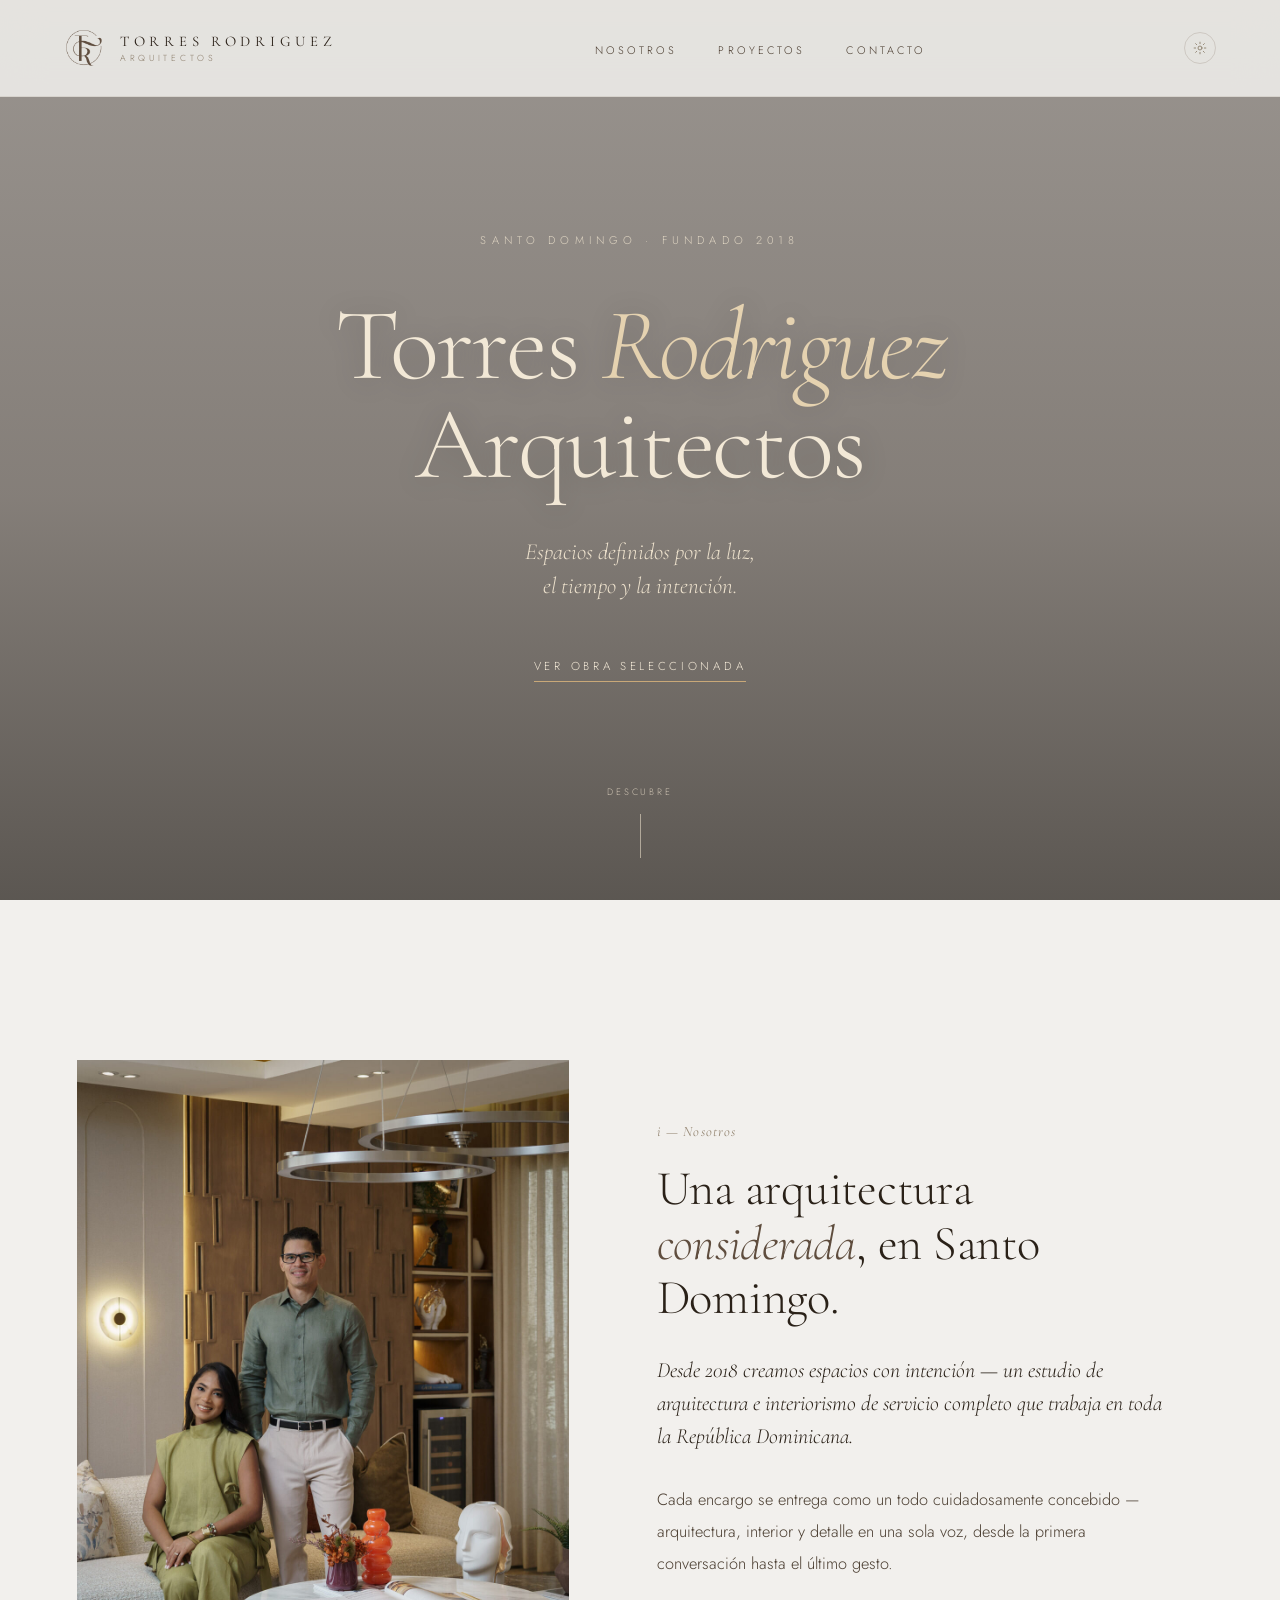
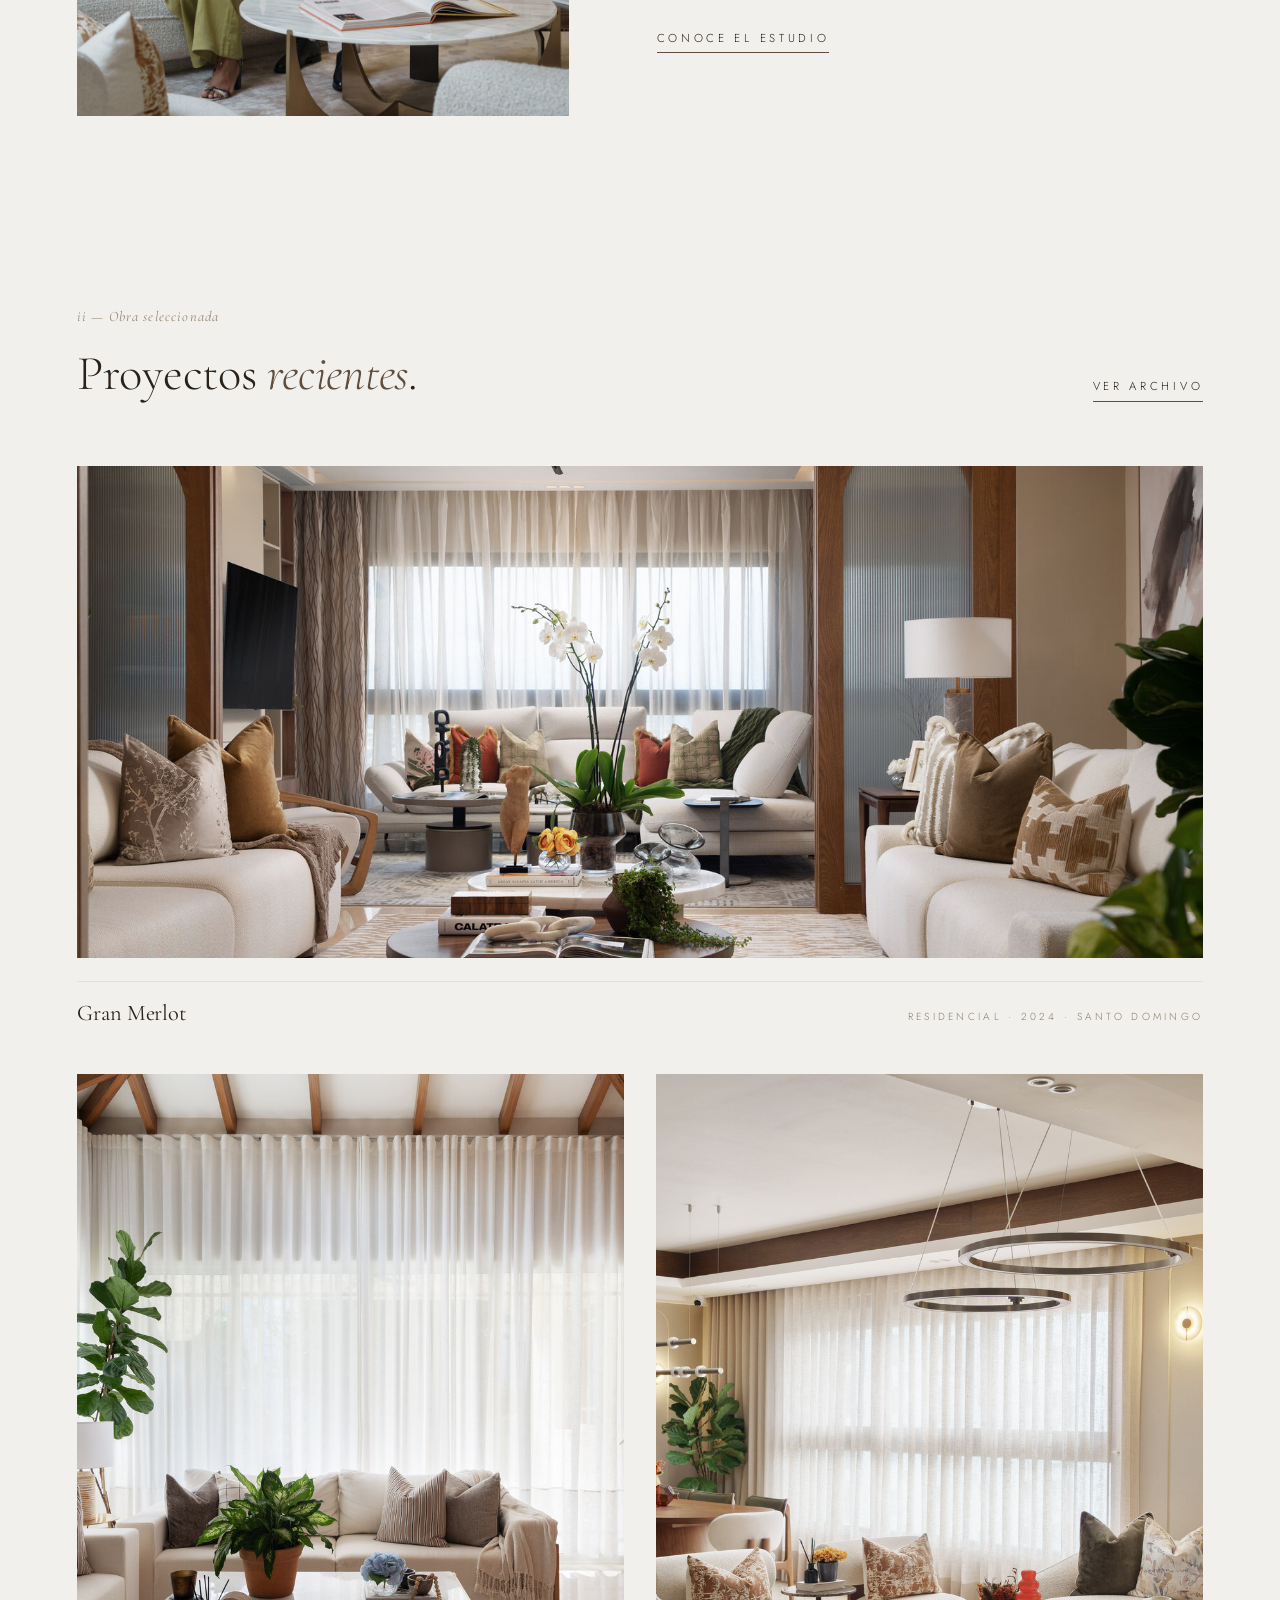
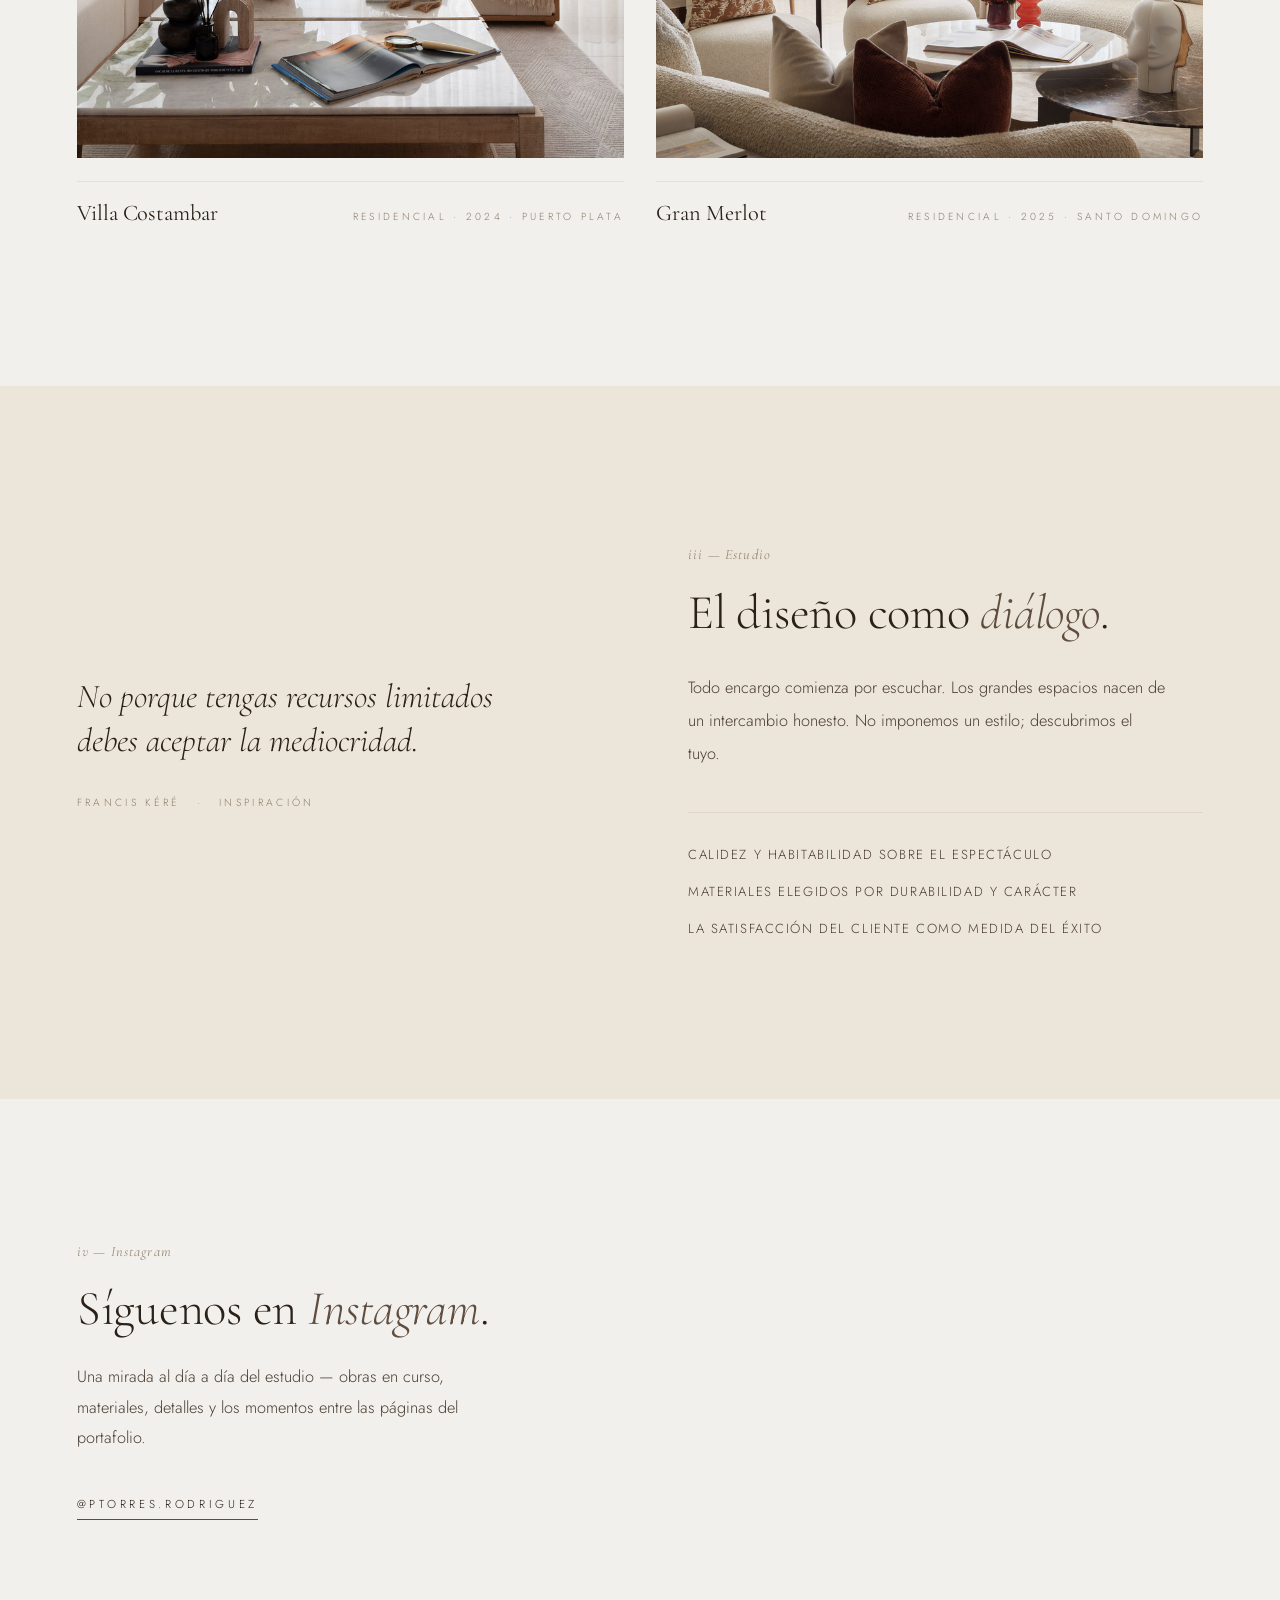
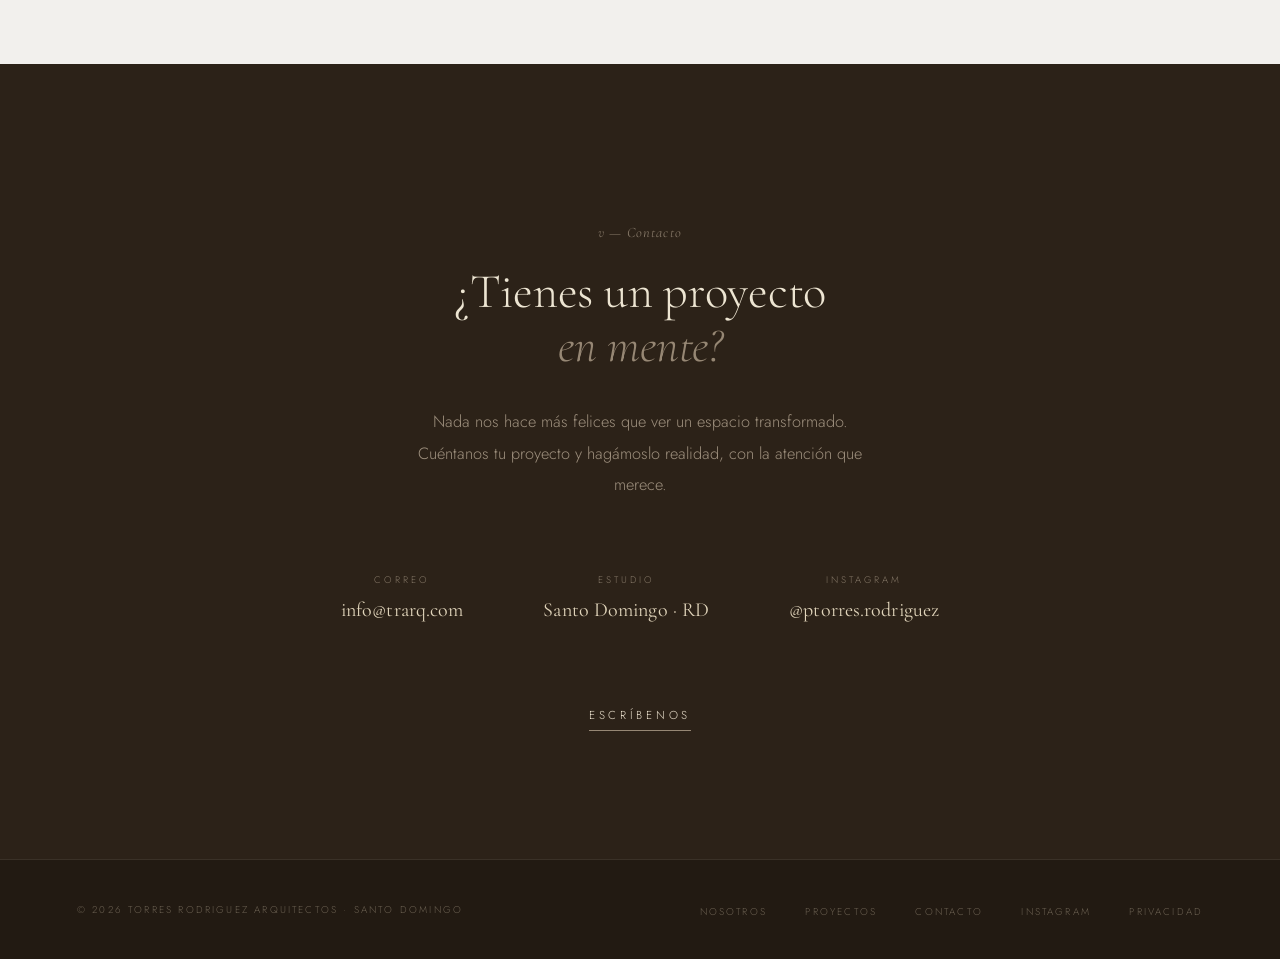
==== commit 326665bd: "Mobile breathing room + copy/link tweaks - Widen mobile gutters (1.5→1.75rem) and open up vertical s" ====
--- a/index.html
+++ b/index.html
@@ -220,7 +220,7 @@
     <h2 class="section-title">El diseño como <em>diálogo</em>.</h2>
     <p class="phil-text" style="margin-top: 2rem;">
       Todo encargo comienza por escuchar. Los grandes espacios nacen de un intercambio
-      honesto — nutridos de nogal, lino y luz natural. No imponemos un estilo; descubrimos el tuyo.
+      honesto. No imponemos un estilo; descubrimos el tuyo.
     </p>
     <div class="values">
       <span class="value">Calidez y habitabilidad sobre el espectáculo</span>
@@ -242,7 +242,7 @@
       <a href="https://instagram.com/ptorres.rodriguez" target="_blank" rel="noopener" class="link-underline">@ptorres.rodriguez</a>
     </div>
     <div class="insta-grid reveal reveal-d1">
-      <behold-widget feed-id="HtsaoF4tYyMfddUY0PB2"></behold-widget>
+      <behold-widget feed-id="PR2sneBSZZ4QFxD5J7KF"></behold-widget>
     </div>
   </div>
 </section>
@@ -261,7 +261,7 @@
     </div>
     <div>
       <div class="contact-detail-label">Estudio</div>
-      <div class="contact-detail-val">Santo Domingo · RD</div>
+      <div class="contact-detail-val"><a href="https://maps.app.goo.gl/zcUSdXYABk4LfeQC6" target="_blank" rel="noopener">Santo Domingo · RD</a></div>
     </div>
     <div>
       <div class="contact-detail-label">Instagram</div>
--- a/assets/css/styles.css
+++ b/assets/css/styles.css
@@ -938,7 +938,7 @@
   .gallery-grid { gap: 2.8rem 1.8rem; }
   .project.span-2 { grid-column: span 3; }
 
-  .philosophy { padding: 7rem 2.5rem; grid-template-columns: 1fr; gap: 4rem; }
+  .philosophy { padding: 7rem 4rem; grid-template-columns: 1fr; gap: 4rem; }
 
   .team { padding: 7rem 2.5rem; }
   .team-grid { grid-template-columns: repeat(2, 1fr); gap: 3rem 2.5rem; }
@@ -962,7 +962,7 @@
 
 /* ────────── RESPONSIVE: MOBILE (≤768px) ────────── */
 @media (max-width: 768px) {
-  nav { padding: 1.1rem 1.5rem; }
+  nav { padding: 1.1rem 1.75rem; }
   .nav-links { display: none; }
   .nav-hamburger { display: flex; }
   .nav-logo { position: absolute; left: 50%; transform: translateX(-50%); }
@@ -970,21 +970,21 @@
   .logo-text { font-size: 0.82rem; letter-spacing: 0.28em; white-space: nowrap; }
   .logo-text-sub { font-size: 0.5rem; letter-spacing: 0.36em; }
 
-  .hero { padding: 4rem 1.5rem; margin-bottom: 3rem; min-height: 100svh; }
+  .hero { padding: 4rem 1.75rem; margin-bottom: 7rem; min-height: 100svh; }
   .hero-name { font-size: clamp(2.6rem, 11vw, 3.8rem); margin-bottom: 2rem; }
   .hero-tagline { margin-bottom: 2.6rem; }
   .hero-scroll-line { height: 30px; }
 
-  .page-hero { padding: 7rem 1.5rem 3rem; }
-
-  .about { padding: 1.5rem 1.5rem 4.5rem; }
-  .about-grid { gap: 2.5rem; }
+  .page-hero { padding: 8rem 1.75rem 3.5rem; }
+
+  .about { padding: 2.5rem 1.75rem 5.5rem; }
+  .about-grid { gap: 3rem; }
   .about-visual { max-width: none; }
   .section-head { margin-bottom: 4rem; }
 
-  .portfolio { padding: 4.5rem 1.5rem; }
-  .portfolio-head { flex-direction: column; align-items: flex-start; gap: 1.2rem; margin-bottom: 3rem; }
-  .portfolio-grid { gap: 2.5rem 1rem; }
+  .portfolio { padding: 5.5rem 1.75rem; }
+  .portfolio-head { flex-direction: column; align-items: flex-start; gap: 1.2rem; margin-bottom: 3.5rem; }
+  .portfolio-grid { gap: 3rem 1rem; }
   .project, .project.is-feature { grid-column: span 6; }
   .project-img { aspect-ratio: 4 / 5; }
   .project.is-feature .project-img { aspect-ratio: 4 / 5; }
@@ -992,32 +992,32 @@
   .project-tag { display: flex; flex-direction: column; align-items: flex-end; gap: 0.15rem; white-space: normal; }
   .project-loc::before { content: none; }
 
-  .gallery { padding: 2rem 1.5rem 6rem; }
-  .gallery-grid { gap: 2.5rem 1rem; }
+  .gallery { padding: 2.5rem 1.75rem 6.5rem; }
+  .gallery-grid { gap: 3rem 1rem; }
   .project.span-2 { grid-column: span 6; }
 
-  .philosophy { padding: 4.5rem 1.5rem; gap: 2.5rem; }
-
-  .team { padding: 4.5rem 1.5rem; }
-  .team-grid { grid-template-columns: 1fr; gap: 3rem; max-width: 360px; margin: 0 auto; }
+  .philosophy { padding: 6rem 2.5rem; gap: 3rem; }
+
+  .team { padding: 6rem 1.75rem; }
+  .team-grid { grid-template-columns: 1fr; gap: 3.5rem; max-width: 360px; margin: 0 auto; }
   .team-bio { max-width: none; }
 
-  .insta { padding: 4.5rem 1.5rem; }
-  .insta-row { gap: 2.5rem; }
-
-  .contact { padding: 4.5rem 1.5rem 3.5rem; }
+  .insta { padding: 6rem 1.75rem; }
+  .insta-row { gap: 3rem; }
+
+  .contact { padding: 6rem 1.75rem 5rem; }
   .contact-details { gap: 2.5rem; }
 
-  .contact-page { padding: 2rem 1.5rem 5rem; }
-  .contact-form-wrap { padding: 2rem 1.5rem; }
+  .contact-page { padding: 2.5rem 1.75rem 6rem; }
+  .contact-form-wrap { padding: 2.4rem 1.75rem; }
   .field-row { grid-template-columns: 1fr; gap: 0; }
 
-  .faq { padding: 5.5rem 1.5rem; }
+  .faq { padding: 6.5rem 1.75rem; }
   .faq-q { font-size: 1.18rem; }
 
-  .prose-section { padding: 2rem 1.5rem 5.5rem; }
-
-  footer { padding: 1.75rem 1.5rem; flex-direction: column; align-items: flex-start; gap: 1rem; }
+  .prose-section { padding: 2.5rem 1.75rem 6.5rem; }
+
+  footer { padding: 2rem 1.75rem; flex-direction: column; align-items: flex-start; gap: 1rem; }
   .footer-links { flex-wrap: wrap; gap: 1.4rem; }
 }
 
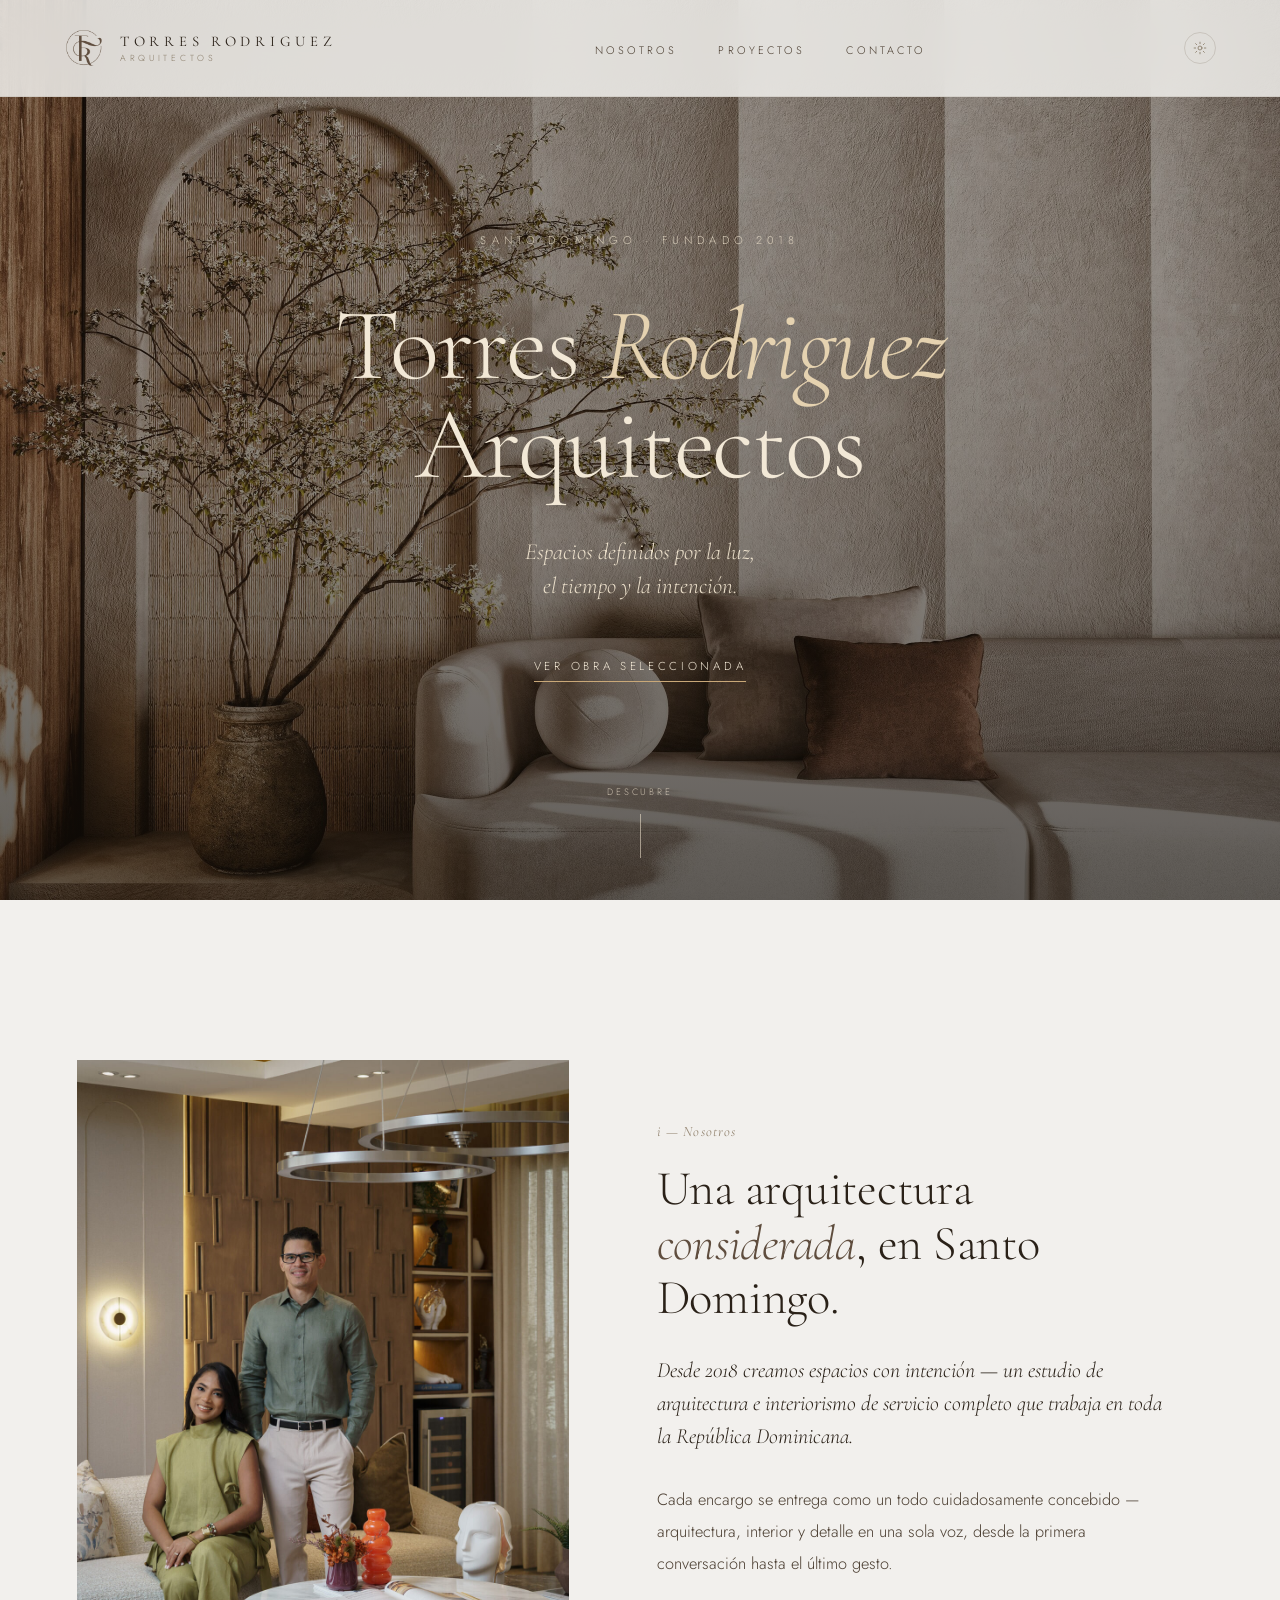
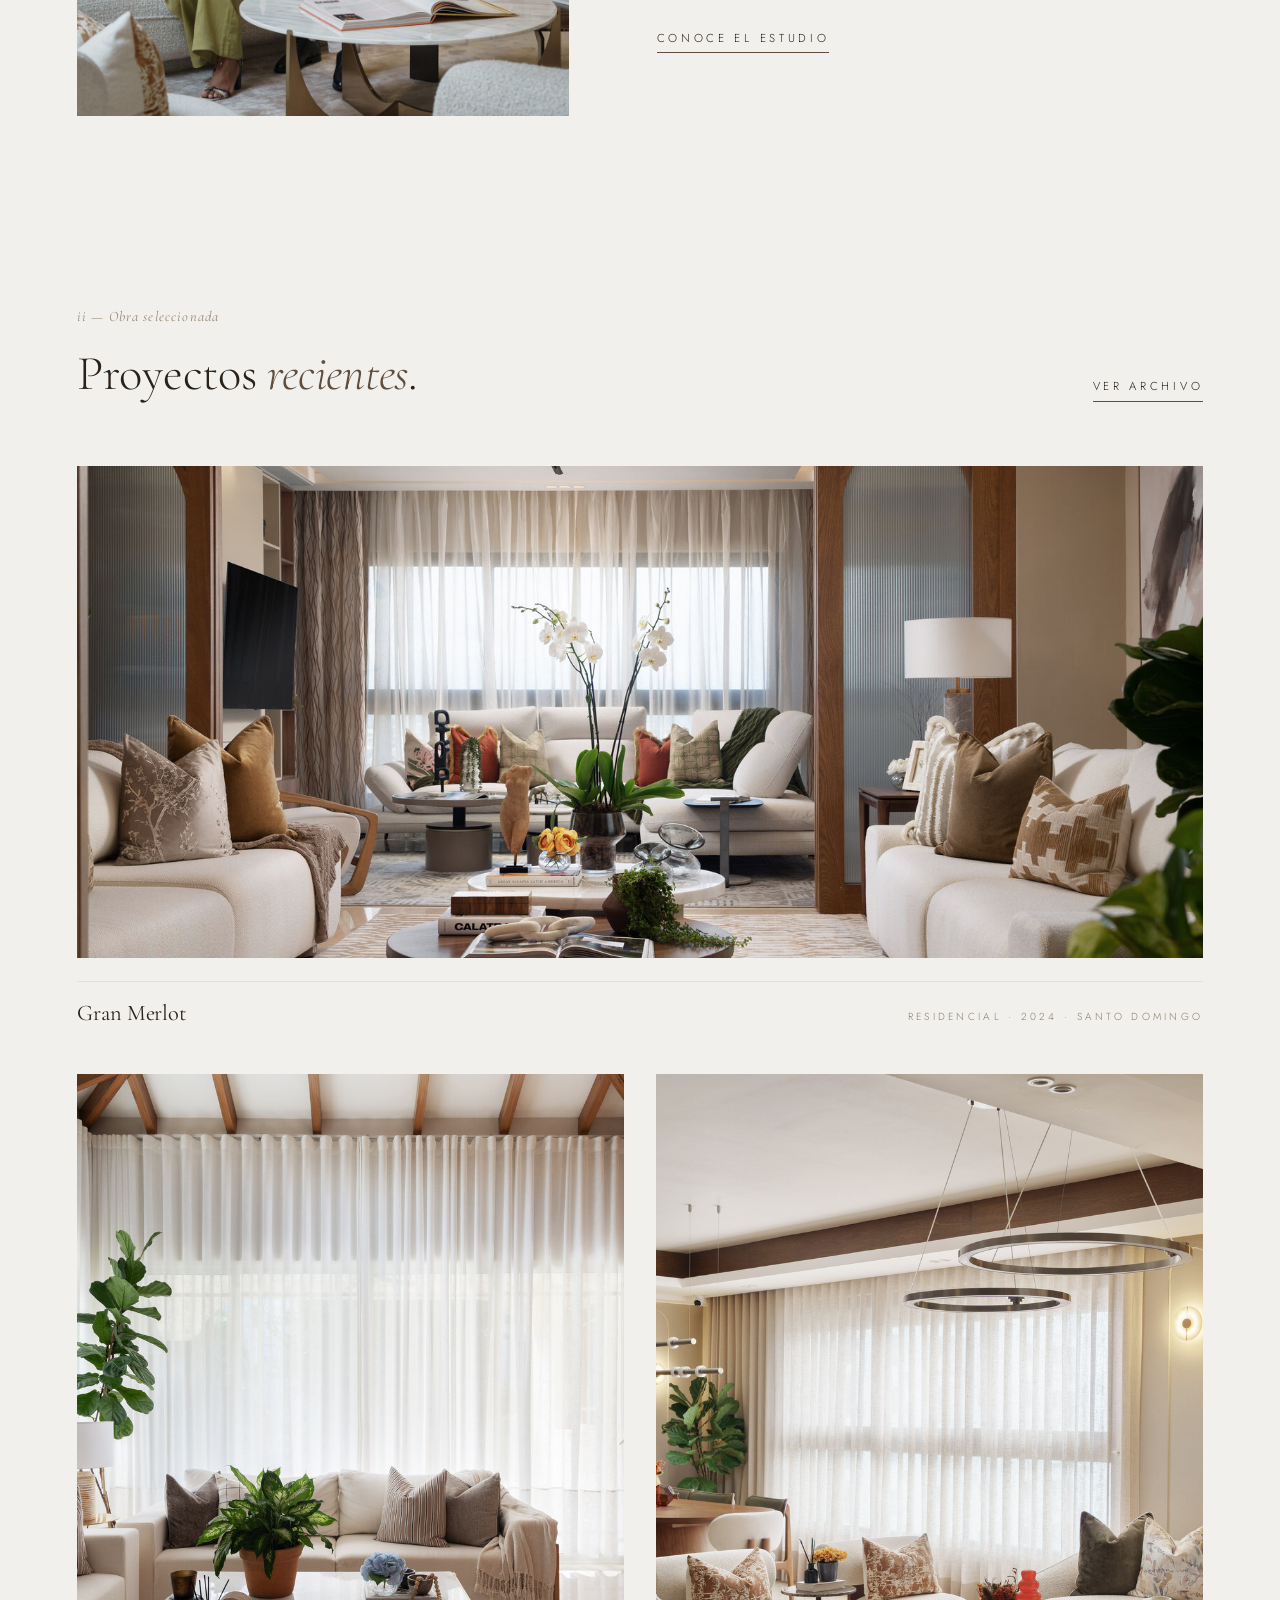
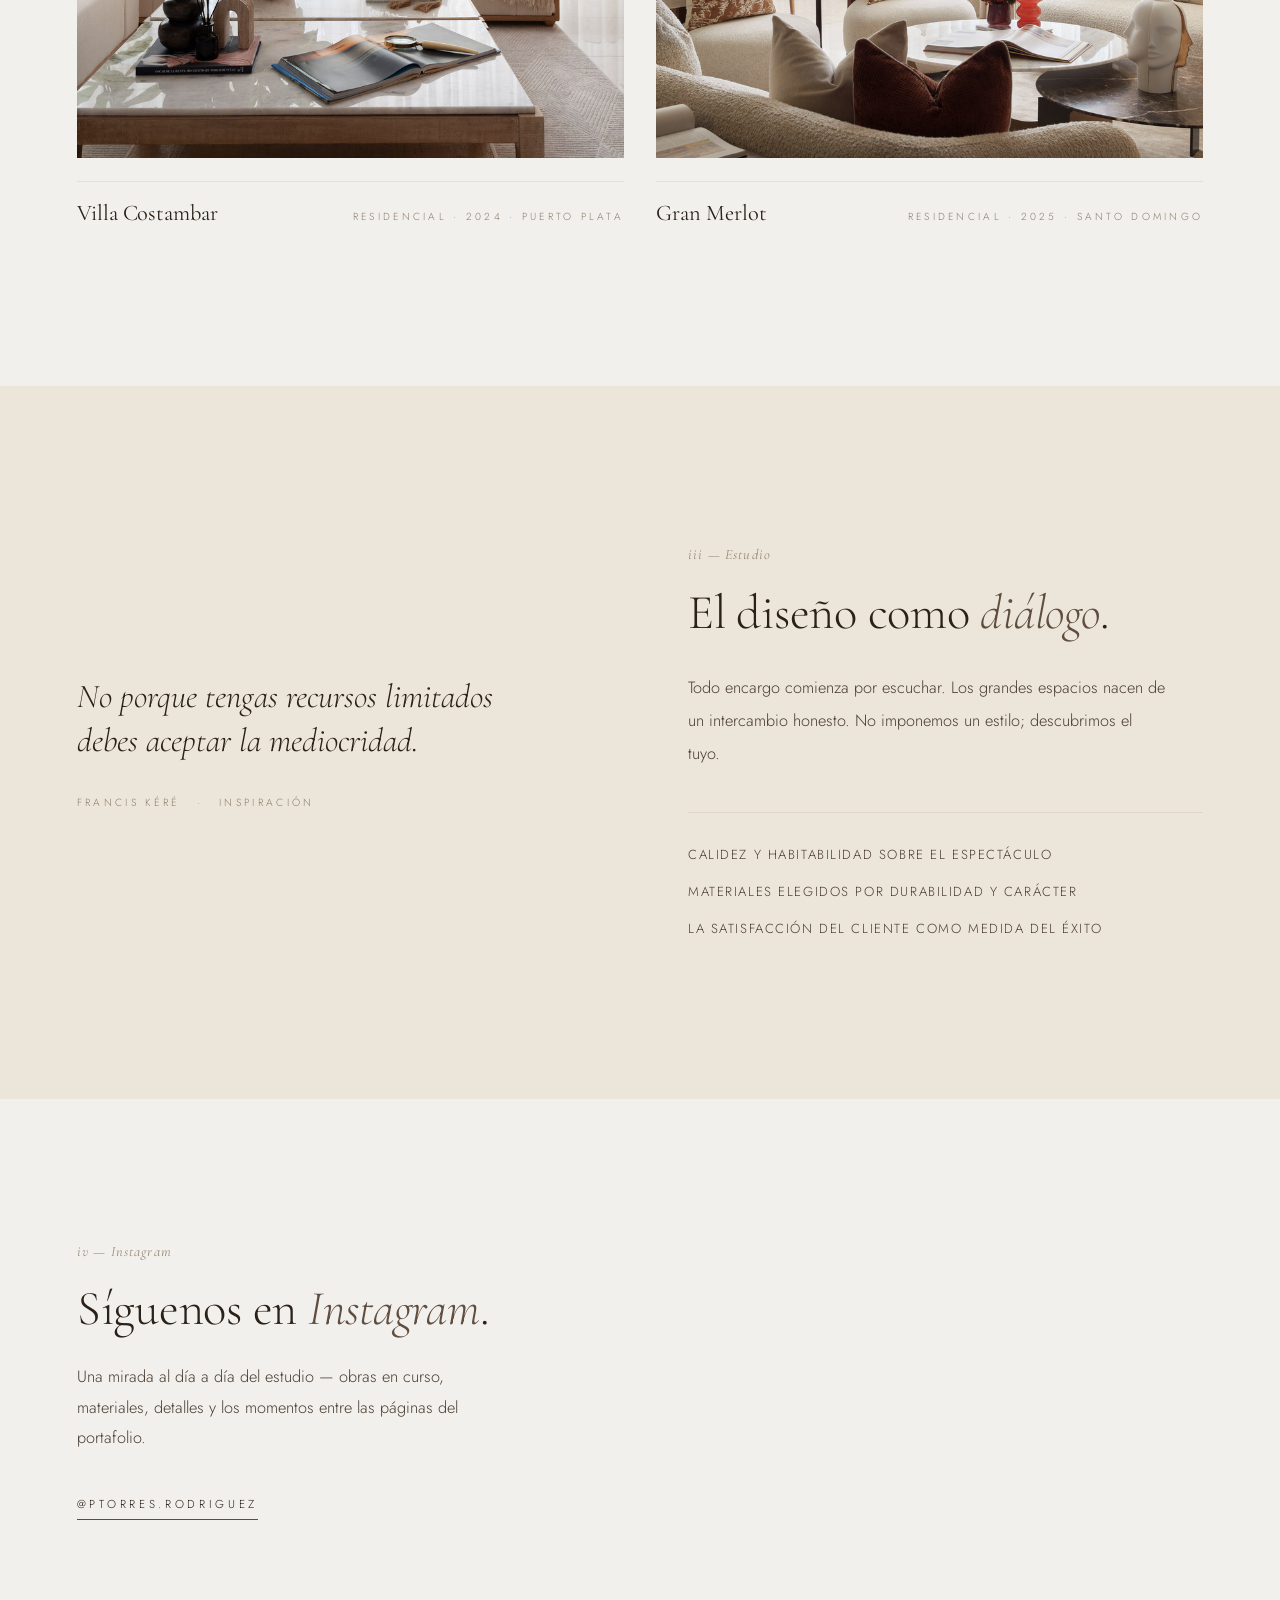
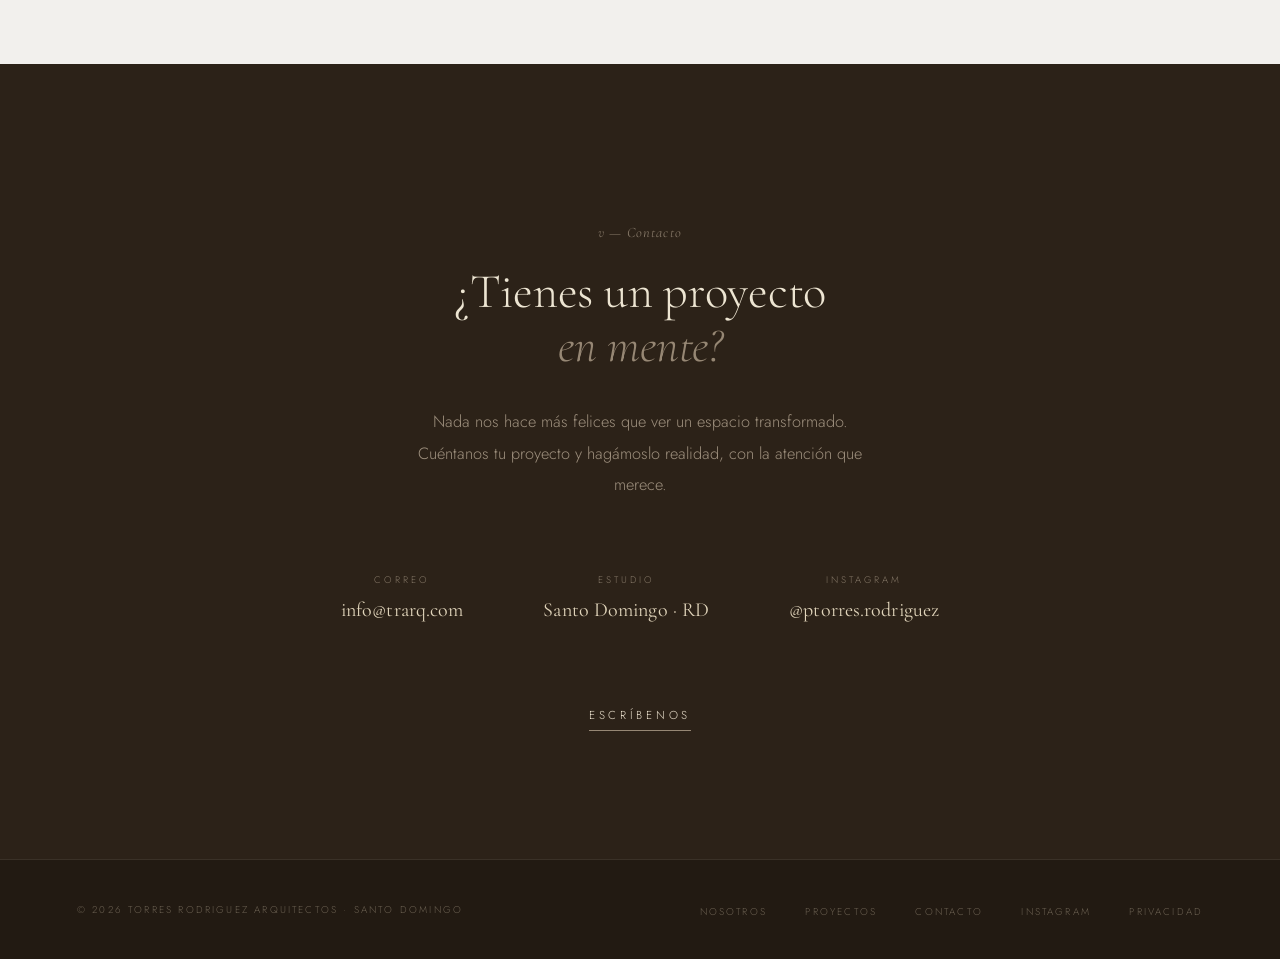
==== commit 83a11cbf: "Fix hero preload to point at local asset instead of stale Unsplash URL Co-Authored-By: Claude Sonnet" ====
--- a/index.html
+++ b/index.html
@@ -3,6 +3,13 @@
 <head>
 <meta charset="UTF-8">
 <meta name="viewport" content="width=device-width, initial-scale=1.0">
+<!-- Google Tag Manager -->
+<script>(function(w,d,s,l,i){w[l]=w[l]||[];w[l].push({'gtm.start':
+new Date().getTime(),event:'gtm.js'});var f=d.getElementsByTagName(s)[0],
+j=d.createElement(s),dl=l!='dataLayer'?'&l='+l:'';j.async=true;j.src=
+'https://www.googletagmanager.com/gtm.js?id='+i+dl;f.parentNode.insertBefore(j,f);
+})(window,document,'script','dataLayer','GTM-M3QBFN9B');</script>
+<!-- End Google Tag Manager -->
 <link rel="icon" href="favicon.ico" sizes="any">
 <link rel="icon" type="image/png" sizes="32x32" href="assets/img/favicon-32.png">
 <link rel="icon" type="image/png" sizes="16x16" href="assets/img/favicon-16.png">
@@ -12,11 +19,9 @@
 <meta name="keywords" content="arquitectos santo domingo, arquitectura, interiorismo, diseño de interiores, remodelación, decoración de interiores, arquitectura residencial, diseño comercial, república dominicana, torres rodriguez arquitectos">
 <link rel="preconnect" href="https://fonts.googleapis.com">
 <link rel="preconnect" href="https://fonts.gstatic.com" crossorigin>
-<link rel="preload" as="image" fetchpriority="high" href="https://images.unsplash.com/photo-1721630175454-0ca4517bb530?w=1920&q=75&auto=format&fit=crop">
+<link rel="preload" as="image" fetchpriority="high" href="assets/img/hero.jpg">
 <link href="https://fonts.googleapis.com/css2?family=Cormorant+Garamond:ital,wght@0,300;0,400;1,300;1,400&family=Jost:wght@300;400&display=swap" rel="stylesheet">
-<link rel="canonical" href="https://ptorres.vercel.app/">
-<!-- Google Search Console — replace TODO with your verification code from Search Console -> Add Property -> HTML tag method -->
-<meta name="google-site-verification" content="TODO_REPLACE_WITH_VERIFICATION_CODE">
+<link rel="canonical" href="https://trarq.com/">
 <meta name="author" content="Torres Rodriguez Arquitectos">
 <meta name="theme-color" content="#F2F0ED" media="(prefers-color-scheme: light)">
 <meta name="theme-color" content="#1E1812" media="(prefers-color-scheme: dark)">
@@ -26,8 +31,8 @@
 <meta property="og:locale" content="es_DO">
 <meta property="og:title" content="Torres Rodriguez Arquitectos | Arquitectura, Interiorismo & Remodelación en Santo Domingo">
 <meta property="og:description" content="Estudio de arquitectura, interiorismo y remodelación en Santo Domingo. Diseñamos residencias e interiores de servicio completo en toda la República Dominicana.">
-<meta property="og:url" content="https://ptorres.vercel.app/">
-<meta property="og:image" content="https://ptorres.vercel.app/assets/img/og-image.png">
+<meta property="og:url" content="https://trarq.com/">
+<meta property="og:image" content="https://trarq.com/assets/img/og-image.png">
 <meta property="og:image:width" content="1200">
 <meta property="og:image:height" content="630">
 <meta property="og:image:alt" content="Torres Rodriguez Arquitectos — Arquitectura & Diseño Interior">
@@ -35,17 +40,17 @@
 <meta name="twitter:card" content="summary_large_image">
 <meta name="twitter:title" content="Torres Rodriguez Arquitectos | Arquitectura, Interiorismo & Remodelación en Santo Domingo">
 <meta name="twitter:description" content="Estudio de arquitectura, interiorismo y remodelación en Santo Domingo. Diseñamos residencias e interiores de servicio completo en toda la República Dominicana.">
-<meta name="twitter:image" content="https://ptorres.vercel.app/assets/img/og-image.png">
+<meta name="twitter:image" content="https://trarq.com/assets/img/og-image.png">
 <script type="application/ld+json">
 {
   "@context": "https://schema.org",
   "@type": "ProfessionalService",
-  "@id": "https://ptorres.vercel.app/#estudio",
+  "@id": "https://trarq.com/#estudio",
   "name": "Torres Rodriguez Arquitectos",
   "description": "Estudio de arquitectura y diseño interior de servicio completo en Santo Domingo, fundado en 2018.",
-  "url": "https://ptorres.vercel.app/",
-  "logo": "https://ptorres.vercel.app/assets/img/apple-touch-icon.png",
-  "image": "https://ptorres.vercel.app/assets/img/og-image.png",
+  "url": "https://trarq.com/",
+  "logo": "https://trarq.com/assets/img/apple-touch-icon.png",
+  "image": "https://trarq.com/assets/img/og-image.png",
   "telephone": "+1-829-637-7225",
   "email": "info@trarq.com",
   "foundingDate": "2018",
@@ -74,7 +79,10 @@
 <link rel="stylesheet" href="assets/css/styles.css">
 </head>
 <body>
-
+<!-- Google Tag Manager (noscript) -->
+<noscript><iframe src="https://www.googletagmanager.com/ns.html?id=GTM-M3QBFN9B"
+height="0" width="0" style="display:none;visibility:hidden"></iframe></noscript>
+<!-- End Google Tag Manager (noscript) -->
 <nav>
   <button class="nav-hamburger" id="navToggle" aria-label="Abrir menú" aria-expanded="false" type="button"><span></span><span></span><span></span></button>
   <a href="index.html" class="nav-logo" aria-label="Torres Rodriguez Arquitectos — Inicio">
--- a/assets/css/styles.css
+++ b/assets/css/styles.css
@@ -206,14 +206,14 @@
   margin-bottom: 5rem;
   background:
     linear-gradient(180deg, rgba(32, 22, 14, 0.42) 0%, rgba(32, 22, 14, 0.52) 55%, rgba(20, 14, 8, 0.68) 100%),
-    url('https://images.unsplash.com/photo-1721630175454-0ca4517bb530?w=1920&q=75&auto=format&fit=crop') center / cover no-repeat;
+    url('../img/hero.jpg') center / cover no-repeat;
   text-align: center;
   overflow: hidden;
 }
 [data-theme="dark"] .hero {
   background:
     linear-gradient(180deg, rgba(15, 10, 5, 0.60) 0%, rgba(15, 10, 5, 0.68) 55%, rgba(10, 7, 4, 0.78) 100%),
-    url('https://images.unsplash.com/photo-1721630175454-0ca4517bb530?w=1920&q=75&auto=format&fit=crop') center / cover no-repeat;
+    url('../img/hero.jpg') center / cover no-repeat;
 }
 
 .hero-content {
@@ -559,8 +559,8 @@
 .team-head { text-align: center; max-width: 680px; margin: 0 auto 5.5rem; }
 .team-head .section-index { display: inline-block; }
 .team-grid {
-  display: grid; grid-template-columns: repeat(3, 1fr);
-  gap: 3.5rem 3rem; max-width: 1180px; margin: 0 auto;
+  display: grid; grid-template-columns: repeat(2, 1fr);
+  gap: 3.5rem 3rem; max-width: 840px; margin: 0 auto;
 }
 .team-member { text-align: left; }
 .team-photo {
@@ -582,6 +582,11 @@
 .team-role {
   font-size: 0.62rem; letter-spacing: 0.28em; text-transform: uppercase;
   color: var(--accent-mid); font-weight: 300; margin-bottom: 1rem;
+}
+.team-bio-lede {
+  font-family: 'Cormorant Garamond', serif;
+  font-size: 1.2rem; font-weight: 300; line-height: 1.38;
+  color: var(--text); margin-bottom: 0.9rem;
 }
 .team-bio {
   font-size: 0.92rem; line-height: 1.8; color: var(--text-soft);
@@ -774,6 +779,65 @@
 }
 .field textarea { resize: vertical; min-height: 90px; line-height: 1.7; }
 .field select { cursor: pointer; }
+
+/* ────────── CUSTOM SELECT ────────── */
+.cs {
+  position: relative;
+}
+.cs-trigger {
+  width: 100%;
+  background: transparent;
+  border: none;
+  border-bottom: 1px solid var(--hairline-2);
+  padding: 0.6rem 0;
+  display: flex; align-items: center; justify-content: space-between; gap: 0.5rem;
+  font-family: 'Jost', sans-serif;
+  font-size: 0.98rem; font-weight: 300;
+  color: var(--text);
+  cursor: pointer;
+  text-align: left;
+  transition: border-color 0.4s ease;
+}
+.cs-trigger:focus { outline: none; border-bottom-color: var(--accent); }
+.cs[aria-expanded="true"] .cs-trigger { border-bottom-color: var(--accent); }
+.cs-val { overflow: hidden; text-overflow: ellipsis; white-space: nowrap; min-width: 0; }
+.cs-val.is-placeholder { color: var(--text-muted); opacity: 0.55; }
+.cs-arrow {
+  flex-shrink: 0;
+  color: var(--text-muted);
+  transition: transform 0.3s ease, color 0.3s ease;
+}
+.cs[aria-expanded="true"] .cs-arrow { transform: rotate(180deg); color: var(--accent); }
+.cs-panel {
+  position: absolute; top: calc(100% + 2px); left: 0; right: 0; z-index: 200;
+  background: var(--bg-2);
+  border: 1px solid var(--hairline-2);
+  list-style: none; margin: 0; padding: 0.4rem 0;
+  opacity: 0; visibility: hidden; transform: translateY(-6px);
+  transition: opacity 0.2s ease, transform 0.2s ease, visibility 0.2s, background 0.6s ease;
+}
+.cs[aria-expanded="true"] .cs-panel {
+  opacity: 1; visibility: visible; transform: none;
+  transition: opacity 0.2s ease, transform 0.2s ease, visibility 0s;
+}
+.cs-group {
+  padding: 0.7rem 1rem 0.3rem;
+  font-size: 0.6rem; letter-spacing: 0.28em; text-transform: uppercase;
+  color: var(--accent-mid); font-weight: 400; font-family: 'Jost', sans-serif;
+  pointer-events: none;
+}
+.cs-group + .cs-group { margin-top: 0.4rem; border-top: 1px solid var(--hairline); padding-top: 0.9rem; }
+.cs-opt {
+  padding: 0.55rem 1rem 0.55rem 1.5rem;
+  font-family: 'Jost', sans-serif;
+  font-size: 0.92rem; font-weight: 300;
+  color: var(--text);
+  cursor: pointer;
+  transition: background 0.15s ease, color 0.15s ease;
+}
+.cs-opt:hover, .cs-opt.is-focused { background: var(--bg-3); color: var(--text); }
+.cs-opt.is-selected { color: var(--accent); }
+.cs-opt.is-selected::before { content: '—'; margin-right: 0.5rem; color: var(--accent-mid); font-size: 0.7rem; }
 .field input::placeholder,
 .field textarea::placeholder { color: var(--text-muted); opacity: 0.55; }
 .field input:focus,
@@ -796,6 +860,13 @@
 .btn-submit:active { transform: translateY(1px); }
 .btn-submit:disabled { opacity: 0.55; cursor: default; letter-spacing: 0.28em; }
 
+.field.has-error input,
+.field.has-error textarea { border-bottom-color: #B4543E; }
+.field-error {
+  font-size: 0.68rem; letter-spacing: 0.06em;
+  color: #B4543E; margin-top: 0.45rem; font-weight: 300;
+}
+
 .form-status {
   margin-top: 1.6rem; font-size: 0.9rem; line-height: 1.6;
   font-weight: 300; min-height: 1.2em;
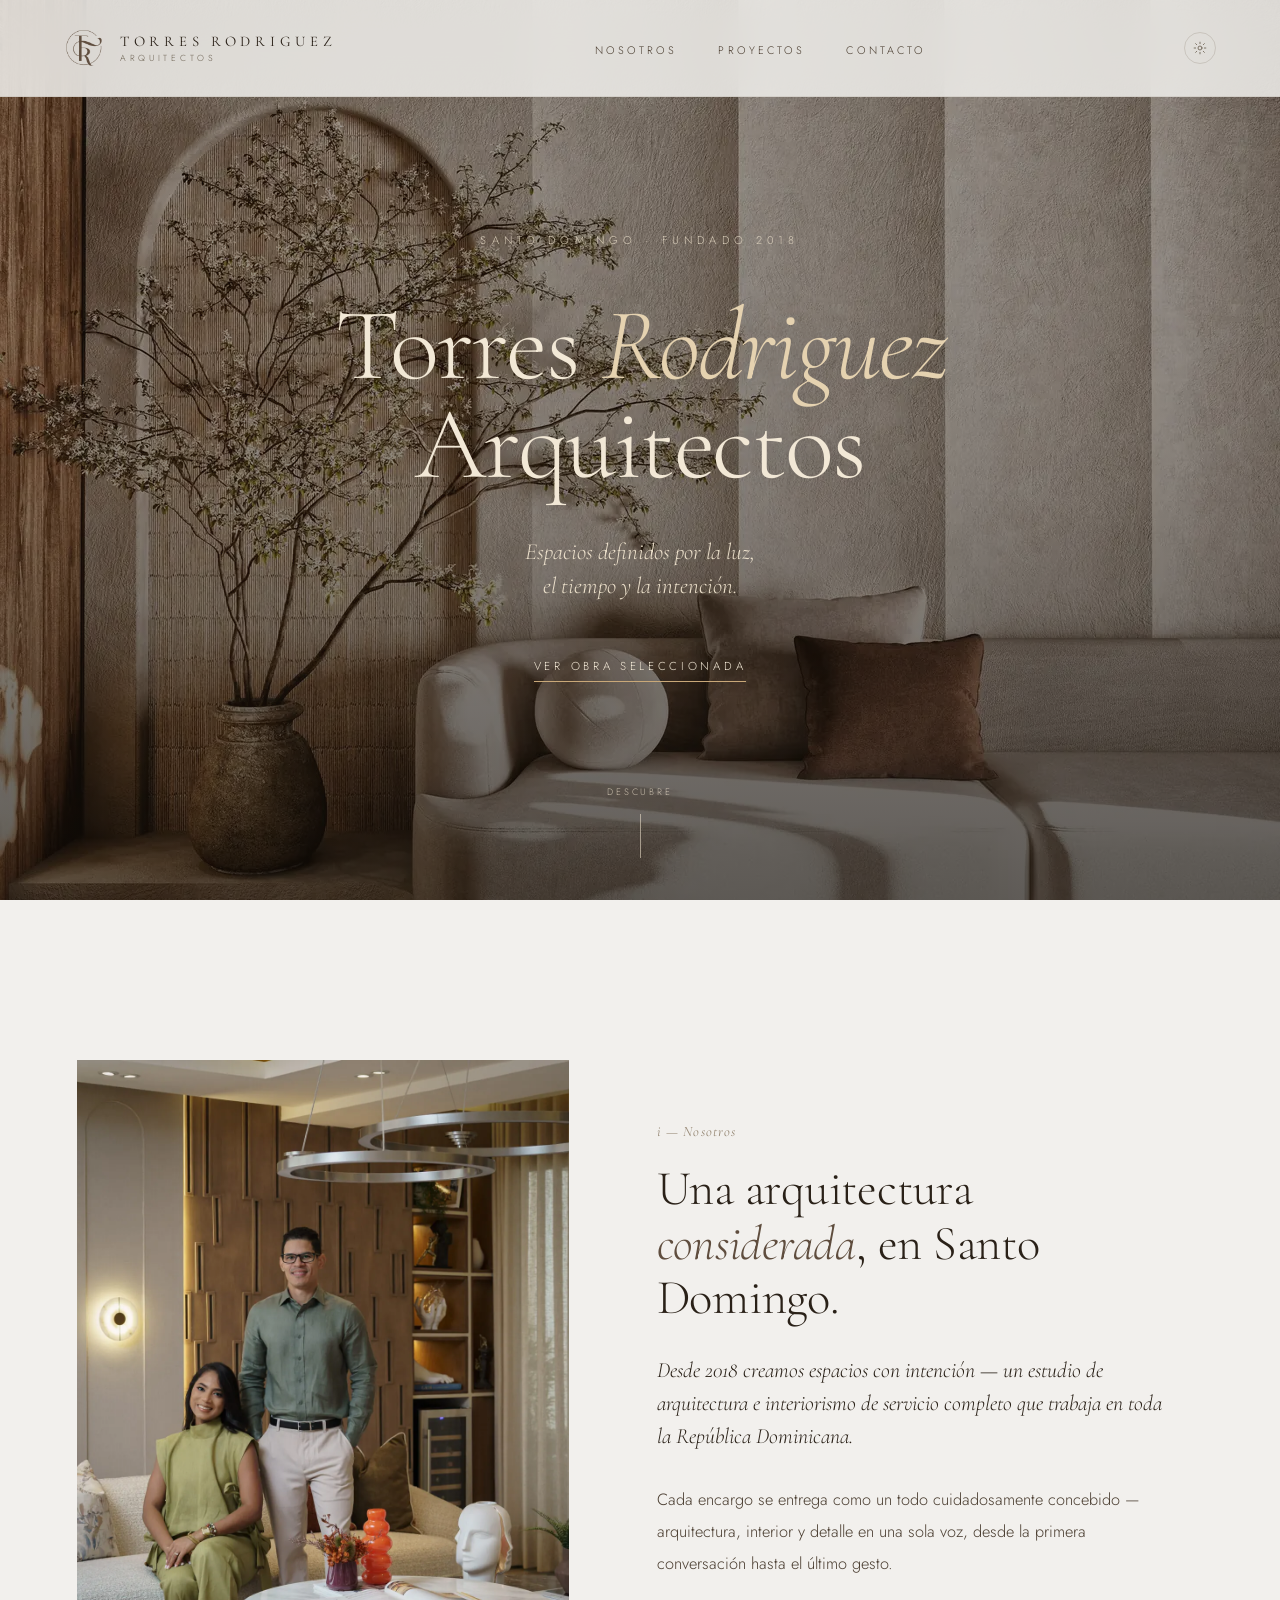
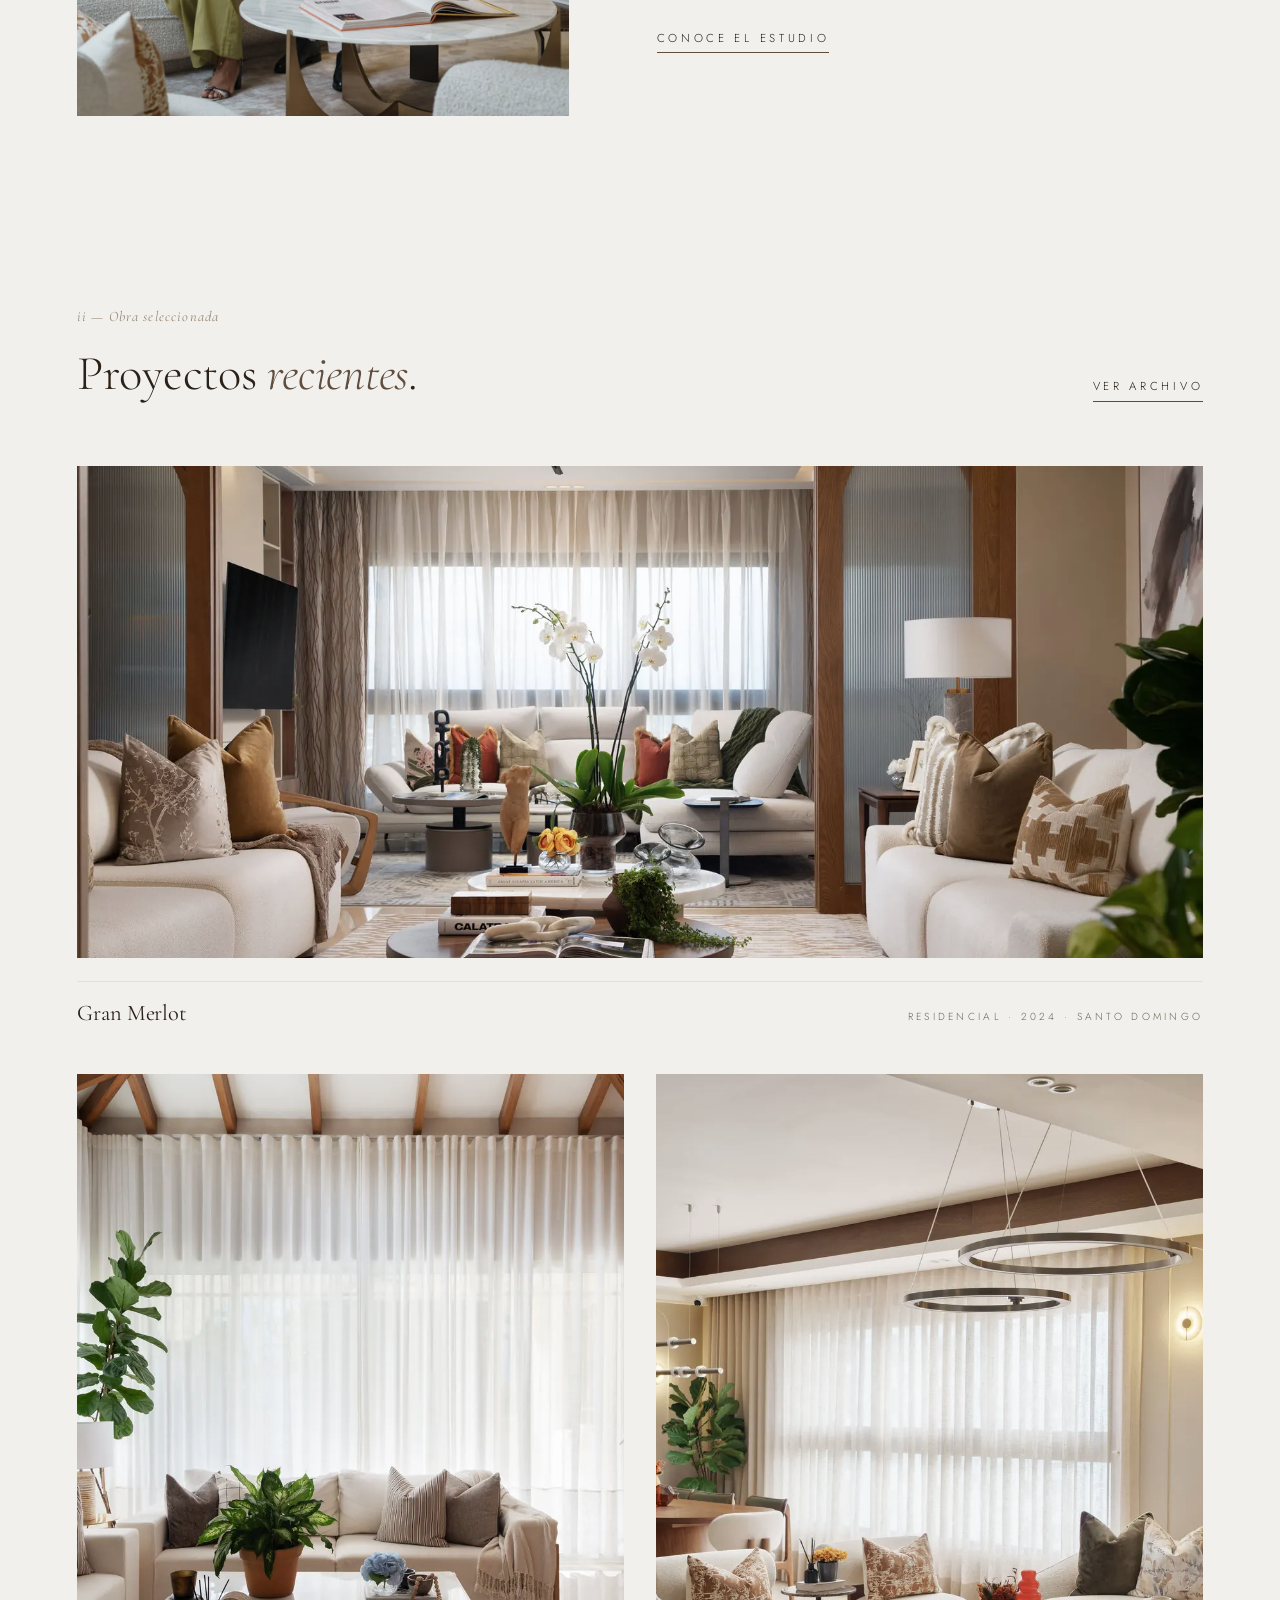
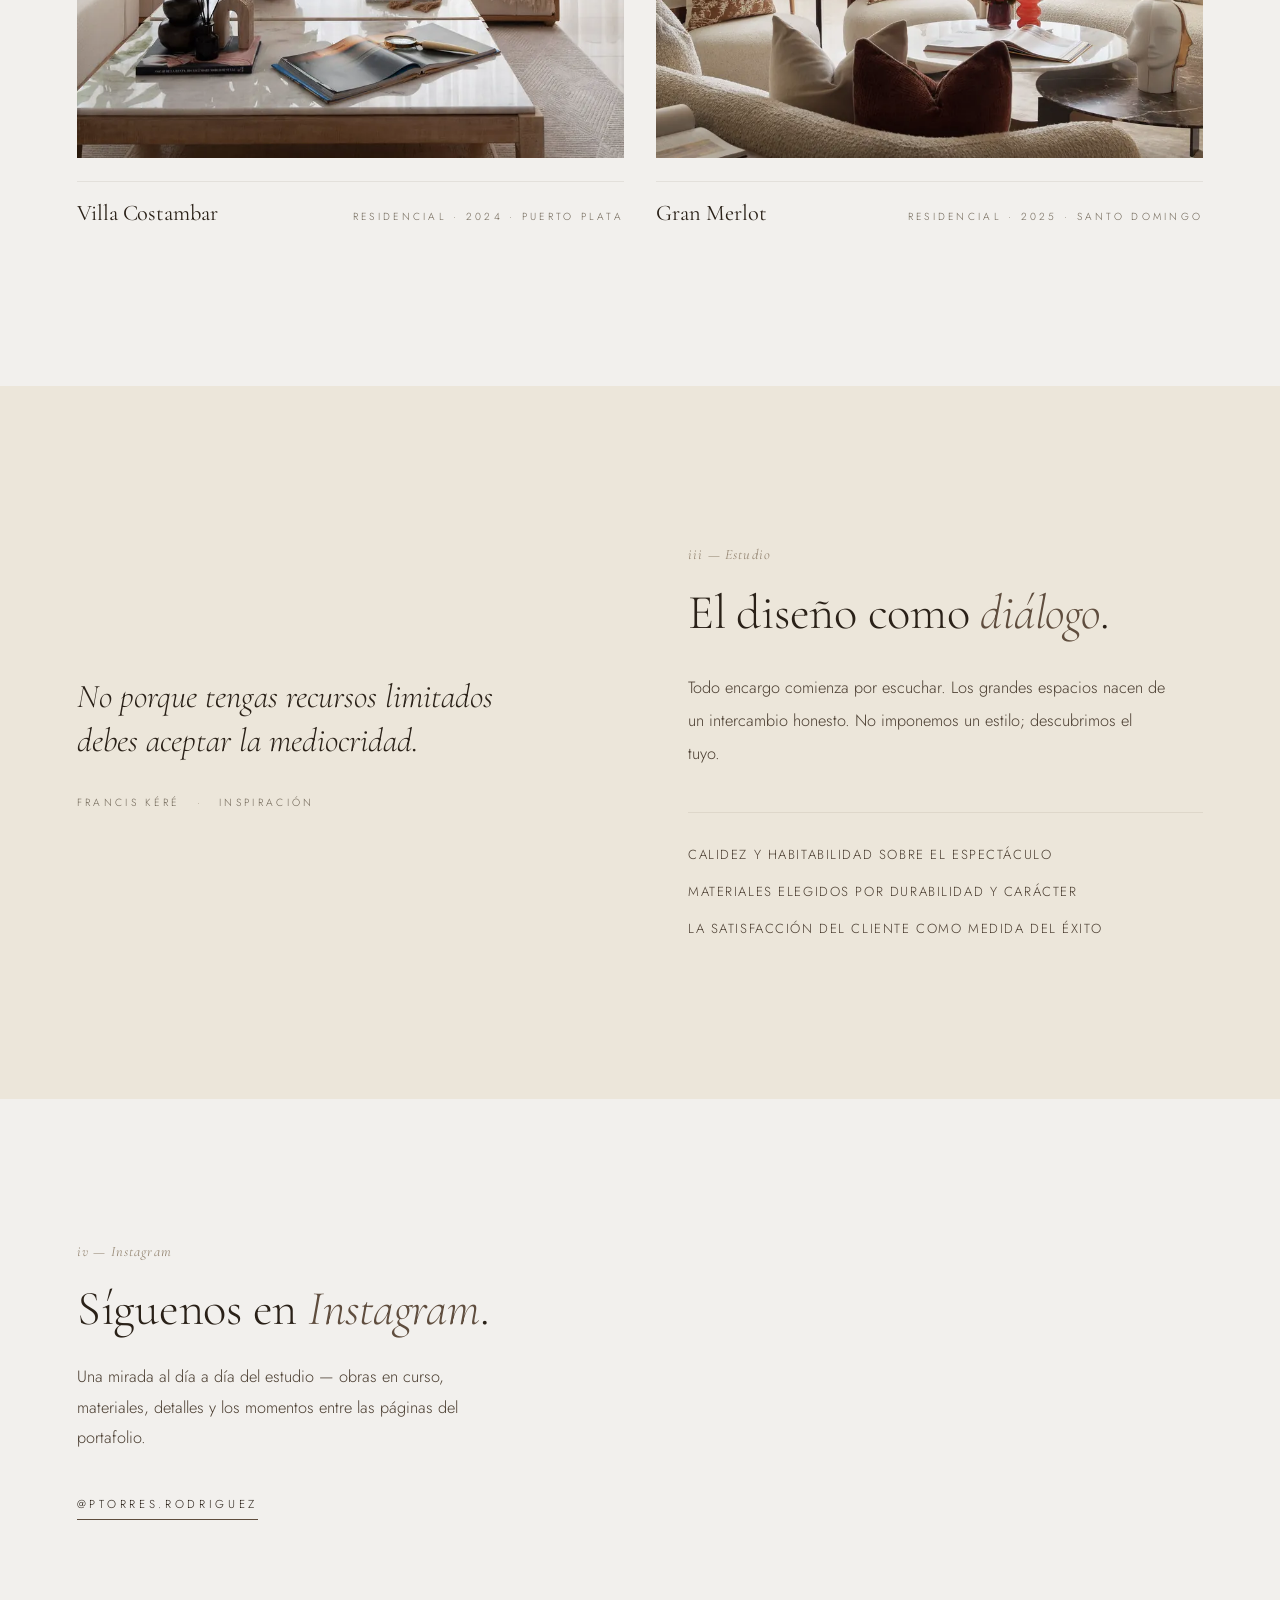
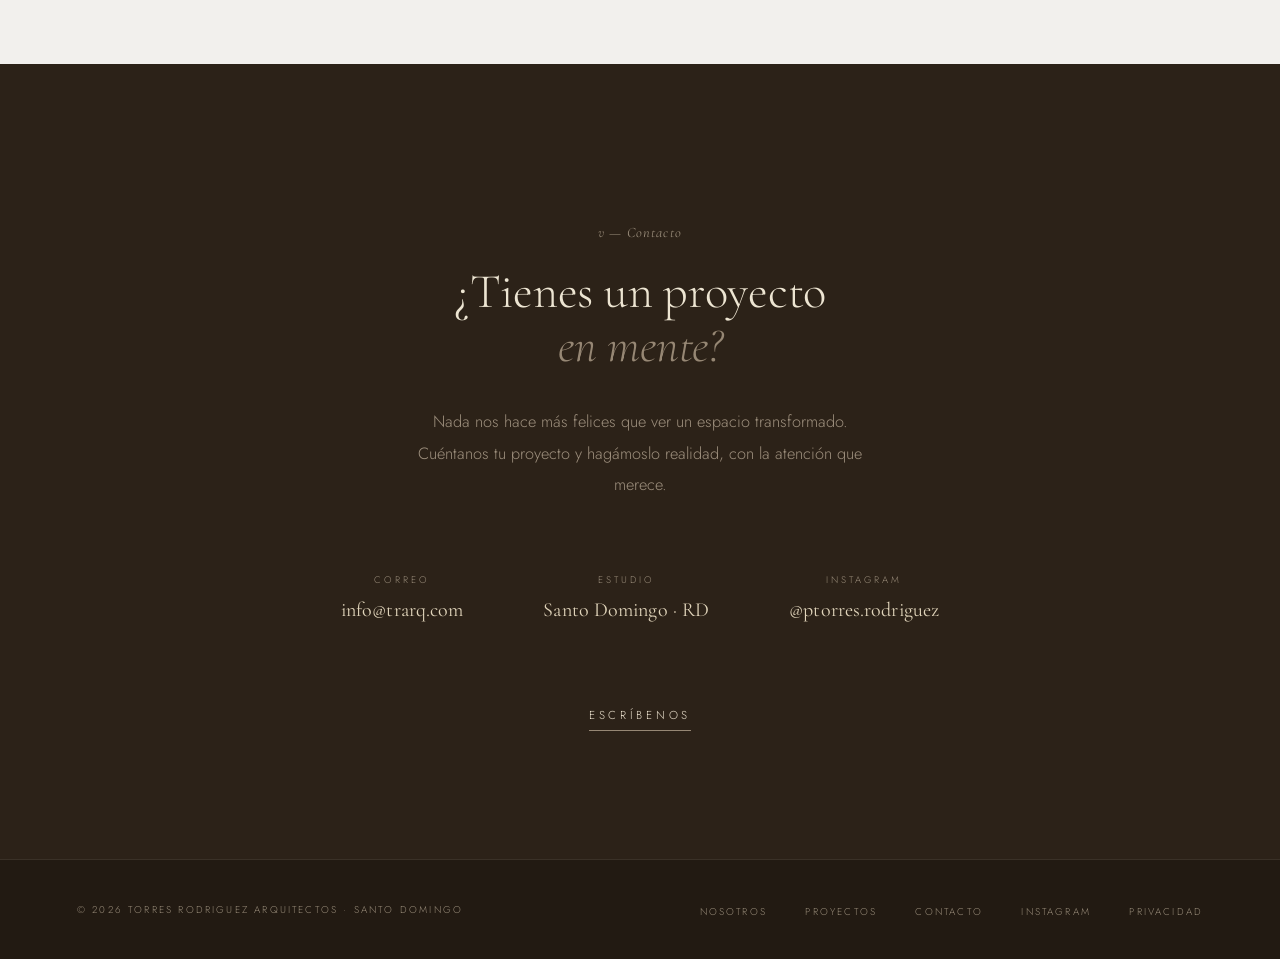
==== commit f4a16017: "Fix a11y/robustness bugs, cut image weight, align URLs with www host - Custom select: keyboard selec" ====
--- a/index.html
+++ b/index.html
@@ -3,6 +3,8 @@
 <head>
 <meta charset="UTF-8">
 <meta name="viewport" content="width=device-width, initial-scale=1.0">
+<!-- Apply saved dark theme before first paint (avoids a light flash) -->
+<script>try{if(localStorage.getItem('tr-theme')==='dark')document.documentElement.setAttribute('data-theme','dark')}catch(e){}</script>
 <!-- Google Tag Manager -->
 <script>(function(w,d,s,l,i){w[l]=w[l]||[];w[l].push({'gtm.start':
 new Date().getTime(),event:'gtm.js'});var f=d.getElementsByTagName(s)[0],
@@ -19,9 +21,8 @@
 <meta name="keywords" content="arquitectos santo domingo, arquitectura, interiorismo, diseño de interiores, remodelación, decoración de interiores, arquitectura residencial, diseño comercial, república dominicana, torres rodriguez arquitectos">
 <link rel="preconnect" href="https://fonts.googleapis.com">
 <link rel="preconnect" href="https://fonts.gstatic.com" crossorigin>
-<link rel="preload" as="image" fetchpriority="high" href="assets/img/hero.jpg">
 <link href="https://fonts.googleapis.com/css2?family=Cormorant+Garamond:ital,wght@0,300;0,400;1,300;1,400&family=Jost:wght@300;400&display=swap" rel="stylesheet">
-<link rel="canonical" href="https://trarq.com/">
+<link rel="canonical" href="https://www.trarq.com/">
 <meta name="author" content="Torres Rodriguez Arquitectos">
 <meta name="theme-color" content="#F2F0ED" media="(prefers-color-scheme: light)">
 <meta name="theme-color" content="#1E1812" media="(prefers-color-scheme: dark)">
@@ -31,8 +32,8 @@
 <meta property="og:locale" content="es_DO">
 <meta property="og:title" content="Torres Rodriguez Arquitectos | Arquitectura, Interiorismo & Remodelación en Santo Domingo">
 <meta property="og:description" content="Estudio de arquitectura, interiorismo y remodelación en Santo Domingo. Diseñamos residencias e interiores de servicio completo en toda la República Dominicana.">
-<meta property="og:url" content="https://trarq.com/">
-<meta property="og:image" content="https://trarq.com/assets/img/og-image.png">
+<meta property="og:url" content="https://www.trarq.com/">
+<meta property="og:image" content="https://www.trarq.com/assets/img/og-image.png">
 <meta property="og:image:width" content="1200">
 <meta property="og:image:height" content="630">
 <meta property="og:image:alt" content="Torres Rodriguez Arquitectos — Arquitectura & Diseño Interior">
@@ -40,17 +41,17 @@
 <meta name="twitter:card" content="summary_large_image">
 <meta name="twitter:title" content="Torres Rodriguez Arquitectos | Arquitectura, Interiorismo & Remodelación en Santo Domingo">
 <meta name="twitter:description" content="Estudio de arquitectura, interiorismo y remodelación en Santo Domingo. Diseñamos residencias e interiores de servicio completo en toda la República Dominicana.">
-<meta name="twitter:image" content="https://trarq.com/assets/img/og-image.png">
+<meta name="twitter:image" content="https://www.trarq.com/assets/img/og-image.png">
 <script type="application/ld+json">
 {
   "@context": "https://schema.org",
   "@type": "ProfessionalService",
-  "@id": "https://trarq.com/#estudio",
+  "@id": "https://www.trarq.com/#estudio",
   "name": "Torres Rodriguez Arquitectos",
   "description": "Estudio de arquitectura y diseño interior de servicio completo en Santo Domingo, fundado en 2018.",
-  "url": "https://trarq.com/",
-  "logo": "https://trarq.com/assets/img/apple-touch-icon.png",
-  "image": "https://trarq.com/assets/img/og-image.png",
+  "url": "https://www.trarq.com/",
+  "logo": "https://www.trarq.com/assets/img/apple-touch-icon.png",
+  "image": "https://www.trarq.com/assets/img/og-image.png",
   "telephone": "+1-829-637-7225",
   "email": "info@trarq.com",
   "foundingDate": "2018",
@@ -83,6 +84,7 @@
 <noscript><iframe src="https://www.googletagmanager.com/ns.html?id=GTM-M3QBFN9B"
 height="0" width="0" style="display:none;visibility:hidden"></iframe></noscript>
 <!-- End Google Tag Manager (noscript) -->
+<a class="skip-link" href="#main">Saltar al contenido</a>
 <nav>
   <button class="nav-hamburger" id="navToggle" aria-label="Abrir menú" aria-expanded="false" type="button"><span></span><span></span><span></span></button>
   <a href="index.html" class="nav-logo" aria-label="Torres Rodriguez Arquitectos — Inicio">
@@ -116,7 +118,7 @@
     </button>
   </div>
 </nav>
-<div class="nav-mobile" id="navMobile" aria-hidden="true">
+<div class="nav-mobile" id="navMobile" inert>
   <ul class="nav-mobile-links">
     <li><a href="about.html">Nosotros</a></li>
     <li><a href="gallery.html">Proyectos</a></li>
@@ -124,7 +126,14 @@
   </ul>
 </div>
 
+<main id="main" tabindex="-1">
 <section class="hero">
+  <picture class="hero-media">
+    <source type="image/webp"
+            srcset="assets/img/hero-1280.webp 1280w, assets/img/hero-1920.webp 1920w"
+            sizes="(orientation: portrait) 100vh, 100vw">
+    <img src="assets/img/hero.jpg" alt="" width="1920" height="1920" fetchpriority="high">
+  </picture>
   <div class="hero-content">
     <p class="hero-eyebrow">Santo Domingo · Fundado 2018</p>
     <h1 class="hero-name">
@@ -148,7 +157,10 @@
 <section class="about" id="about">
   <div class="about-grid">
     <div class="about-visual reveal">
-      <img class="about-visual-img" src="assets/img/home-nosotros.jpg" alt="Estudio Torres Rodriguez Arquitectos, Santo Domingo" loading="lazy" width="1200" height="1500">
+      <picture>
+        <source type="image/webp" srcset="assets/img/home-nosotros.webp">
+        <img class="about-visual-img" src="assets/img/home-nosotros.jpg" alt="Estudio Torres Rodriguez Arquitectos, Santo Domingo" loading="lazy" width="1200" height="1500">
+      </picture>
     </div>
     <div class="about-text reveal reveal-d1">
       <span class="section-index">i — Nosotros</span>
@@ -179,9 +191,12 @@
     <article class="project is-feature reveal">
       <a href="gallery.html" class="project-link">
         <div class="project-img">
-          <img src="assets/img/projects/merlot/01-salon.jpg"
+          <picture>
+            <source type="image/webp" srcset="assets/img/projects/merlot/01-salon.webp">
+            <img src="assets/img/projects/merlot/01-salon.jpg"
                alt="Gran Merlot — sala principal, Santo Domingo"
                loading="lazy" width="1600" height="1066">
+          </picture>
         </div>
         <div class="project-meta">
           <span class="project-name">Gran Merlot</span>
@@ -192,9 +207,12 @@
     <article class="project reveal">
       <a href="gallery.html" class="project-link">
         <div class="project-img">
-          <img src="assets/img/projects/costambar/01-living.jpg"
+          <picture>
+            <source type="image/webp" srcset="assets/img/projects/costambar/01-living.webp">
+            <img src="assets/img/projects/costambar/01-living.jpg"
                alt="Villa Costambar — sala de estar, Puerto Plata"
                loading="lazy" width="1600" height="1066">
+          </picture>
         </div>
         <div class="project-meta">
           <span class="project-name">Villa Costambar</span>
@@ -205,9 +223,12 @@
     <article class="project reveal reveal-d1">
       <a href="gallery.html" class="project-link">
         <div class="project-img">
-          <img src="assets/img/projects/merlot25/04-panoramic.jpg"
+          <picture>
+            <source type="image/webp" srcset="assets/img/projects/merlot25/04-panoramic.webp">
+            <img src="assets/img/projects/merlot25/04-panoramic.jpg"
                alt="Gran Merlot — vista panorámica, Santo Domingo"
                loading="lazy" width="1600" height="1066">
+          </picture>
         </div>
         <div class="project-meta">
           <span class="project-name">Gran Merlot</span>
@@ -226,7 +247,7 @@
   <div class="reveal reveal-d1">
     <span class="section-index">iii — Estudio</span>
     <h2 class="section-title">El diseño como <em>diálogo</em>.</h2>
-    <p class="phil-text" style="margin-top: 2rem;">
+    <p class="phil-text">
       Todo encargo comienza por escuchar. Los grandes espacios nacen de un intercambio
       honesto. No imponemos un estilo; descubrimos el tuyo.
     </p>
@@ -279,6 +300,8 @@
   <a href="contact.html" class="link-underline reveal reveal-d3">Escríbenos</a>
 </section>
 
+</main>
+
 <footer>
   <p>© 2026 Torres Rodriguez Arquitectos · Santo Domingo</p>
   <ul class="footer-links">
--- a/assets/css/styles.css
+++ b/assets/css/styles.css
@@ -16,7 +16,7 @@
   --accent-deep:   #3F3327;
   --text:          #2A2118;
   --text-soft:     #4A3D30;
-  --text-muted:    #8B7E6B;
+  --text-muted:    #6F6556;
   --hairline:      rgba(95, 77, 62, 0.10);
   --hairline-2:    rgba(95, 77, 62, 0.18);
   --hairline-dk:   rgba(205, 190, 168, 0.14);
@@ -43,25 +43,6 @@
   --hairline-dk:   rgba(205, 190, 168, 0.10);
   --nav-bg:        rgba(30, 24, 18, 0.86);
 }
-[data-theme="light"] {
-  --bg:            #F2F0ED;
-  --bg-2:          #ECE6DA;
-  --bg-3:          #E5DCCB;
-  --bg-dark:       #2C2218;
-  --bg-dark-2:     #221A12;
-  --surface:       #CDBEA8;
-  --accent:        #5F4D3E;
-  --accent-mid:    #968774;
-  --accent-deep:   #3F3327;
-  --text:          #2A2118;
-  --text-soft:     #4A3D30;
-  --text-muted:    #8B7E6B;
-  --hairline:      rgba(95, 77, 62, 0.10);
-  --hairline-2:    rgba(95, 77, 62, 0.18);
-  --hairline-dk:   rgba(205, 190, 168, 0.14);
-  --nav-bg:        rgba(242, 240, 237, 0.86);
-}
-
 html { scroll-behavior: smooth; }
 body {
   font-family: 'Jost', sans-serif;
@@ -74,6 +55,17 @@
 }
 ::selection { background: var(--accent); color: var(--bg); }
 img { display: block; max-width: 100%; }
+.skip-link {
+  position: absolute; top: 0; left: 1rem; z-index: 1000;
+  padding: 0.8rem 1.2rem;
+  background: var(--accent); color: var(--bg);
+  font-size: 0.7rem; letter-spacing: 0.22em; text-transform: uppercase;
+  text-decoration: none;
+  transform: translateY(-120%);
+  transition: transform 0.2s ease;
+}
+.skip-link:focus { transform: none; }
+main:focus { outline: none; }
 
 /* ────────── NAV ────────── */
 nav {
@@ -204,16 +196,22 @@
   display: flex; align-items: center; justify-content: center;
   padding: 110px 6vw 6rem;
   margin-bottom: 5rem;
-  background:
-    linear-gradient(180deg, rgba(32, 22, 14, 0.42) 0%, rgba(32, 22, 14, 0.52) 55%, rgba(20, 14, 8, 0.68) 100%),
-    url('../img/hero.jpg') center / cover no-repeat;
+  background: var(--bg-dark);
   text-align: center;
   overflow: hidden;
 }
-[data-theme="dark"] .hero {
-  background:
-    linear-gradient(180deg, rgba(15, 10, 5, 0.60) 0%, rgba(15, 10, 5, 0.68) 55%, rgba(10, 7, 4, 0.78) 100%),
-    url('../img/hero.jpg') center / cover no-repeat;
+.hero-media,
+.hero-media img {
+  position: absolute; inset: 0;
+  width: 100%; height: 100%;
+}
+.hero-media img { object-fit: cover; object-position: center; }
+.hero::after {
+  content: ''; position: absolute; inset: 0; z-index: 1;
+  background: linear-gradient(180deg, rgba(32, 22, 14, 0.42) 0%, rgba(32, 22, 14, 0.52) 55%, rgba(20, 14, 8, 0.68) 100%);
+}
+[data-theme="dark"] .hero::after {
+  background: linear-gradient(180deg, rgba(15, 10, 5, 0.60) 0%, rgba(15, 10, 5, 0.68) 55%, rgba(10, 7, 4, 0.78) 100%);
 }
 
 .hero-content {
@@ -321,7 +319,6 @@
 }
 
 /* ────────── SHARED ────────── */
-.section-head { margin-bottom: 6rem; max-width: 720px; }
 .section-title {
   font-family: 'Cormorant Garamond', serif;
   font-size: clamp(2.2rem, 3.8vw, 3.4rem);
@@ -329,11 +326,6 @@
   color: var(--text); letter-spacing: -0.005em;
 }
 .section-title em { font-style: italic; color: var(--accent); }
-.section-lede {
-  font-size: 1.02rem; line-height: 1.95;
-  color: var(--text-soft); font-weight: 300;
-  max-width: 520px; margin-top: 1.8rem;
-}
 .section-index {
   font-family: 'Cormorant Garamond', serif;
   font-size: 0.9rem; font-weight: 400; font-style: italic;
@@ -405,8 +397,6 @@
 .project { grid-column: span 3; }
 .project.is-feature { grid-column: span 6; }
 .project.is-feature .project-img { aspect-ratio: 16 / 7; }
-.project.span-2 { grid-column: span 2; }
-.project.span-2 .project-img { aspect-ratio: 4 / 5; }
 
 .project-link { display: block; text-decoration: none; color: inherit; cursor: pointer; }
 .project-img {
@@ -497,7 +487,6 @@
 }
 .lb-project { color: rgba(242, 240, 237, 0.75); }
 
-.portfolio-foot { margin-top: 5rem; display: flex; justify-content: flex-end; }
 
 /* ────────── GALLERY (dedicated page) ────────── */
 .gallery {
@@ -505,6 +494,7 @@
   background: var(--bg);
   transition: background 0.6s ease;
 }
+.gallery-feature { margin-bottom: 4rem; }
 .gallery-grid {
   display: grid; grid-template-columns: repeat(6, 1fr);
   gap: 3.5rem 2.5rem;
@@ -534,6 +524,7 @@
 }
 .quote-attr-sep { color: var(--accent-mid); margin: 0 0.6rem; }
 
+.section-title + .phil-text { margin-top: 2rem; }
 .phil-text {
   font-size: 1.02rem; line-height: 2; color: var(--text-soft);
   font-weight: 300; margin-bottom: 1.4rem; max-width: 480px;
@@ -570,7 +561,8 @@
 }
 .team-photo-img {
   position: absolute; inset: 0;
-  background-size: cover; background-position: center;
+  width: 100%; height: 100%;
+  object-fit: cover; object-position: center;
   transition: transform 1.2s cubic-bezier(0.2, 0.7, 0.2, 1);
 }
 .team-member:hover .team-photo-img { transform: scale(1.045); }
@@ -588,6 +580,7 @@
   font-size: 1.2rem; font-weight: 300; line-height: 1.38;
   color: var(--text); margin-bottom: 0.9rem;
 }
+.team-bio + .team-bio { margin-top: 0.9rem; }
 .team-bio {
   font-size: 0.92rem; line-height: 1.8; color: var(--text-soft);
   font-weight: 300; max-width: 340px;
@@ -613,7 +606,6 @@
   color: var(--text-soft); font-weight: 300;
   margin: 1.6rem 0 2.4rem;
 }
-.insta-handle { color: var(--accent); font-style: italic; }
 .insta-grid {
   display: grid;
   grid-template-columns: repeat(2, 1fr);
@@ -624,30 +616,7 @@
   display: block;
   width: 100%;
 }
-.insta-tile {
-  display: block;
-  aspect-ratio: 1 / 1;
-  overflow: hidden;
-  position: relative;
-  background: var(--surface);
-}
-.insta-tile::before {
-  content: ''; position: absolute; inset: 0;
-  background: inherit;
-  filter: saturate(0.92);
-  transition: filter 0.6s ease, transform 0.8s cubic-bezier(0.2, 0.7, 0.2, 1);
-}
-.insta-tile::after {
-  content: ''; position: absolute; inset: 0;
-  background: rgba(42, 33, 24, 0); transition: background 0.4s;
-}
-.insta-tile:hover::before { filter: saturate(1.08); transform: scale(1.07); }
-.insta-tile:hover::after { background: rgba(42, 33, 24, 0.18); }
-
-.ig-1 { background: url('https://images.unsplash.com/photo-1598928387577-d49b6d399110?w=800&q=78&auto=format&fit=crop') center / cover no-repeat; }
-.ig-2 { background: url('https://images.unsplash.com/photo-1643376452350-97eadd2c417f?w=800&q=78&auto=format&fit=crop') center / cover no-repeat; }
-.ig-3 { background: url('https://images.unsplash.com/photo-1638885930125-85350348d266?w=800&q=78&auto=format&fit=crop') center / cover no-repeat; }
-.ig-4 { background: url('https://images.unsplash.com/photo-1585418694458-dc80a5c20294?w=800&q=78&auto=format&fit=crop') center / cover no-repeat; }
+
 
 /* ────────── CONTACT (home teaser, dark) ────────── */
 .contact {
@@ -656,7 +625,7 @@
   text-align: center;
   transition: background 0.6s ease;
 }
-.contact .section-index { color: rgba(205, 190, 168, 0.55); margin-bottom: 1.5rem; }
+.contact .section-index { color: rgba(205, 190, 168, 0.68); margin-bottom: 1.5rem; }
 .contact .section-title { color: #EDE5D2; max-width: 580px; margin: 0 auto; }
 .contact .section-title em { color: var(--accent-mid); }
 
@@ -671,7 +640,7 @@
 }
 .contact-detail-label {
   font-size: 0.6rem; letter-spacing: 0.32em; text-transform: uppercase;
-  color: rgba(205, 190, 168, 0.55); font-weight: 300;
+  color: rgba(205, 190, 168, 0.68); font-weight: 300;
   margin-bottom: 0.7rem;
 }
 .contact-detail-val {
@@ -765,8 +734,7 @@
   color: var(--text-muted); font-weight: 300; margin-bottom: 0.7rem;
 }
 .field input,
-.field textarea,
-.field select {
+.field textarea {
   width: 100%;
   background: transparent;
   border: none;
@@ -778,7 +746,6 @@
   transition: border-color 0.4s ease;
 }
 .field textarea { resize: vertical; min-height: 90px; line-height: 1.7; }
-.field select { cursor: pointer; }
 
 /* ────────── CUSTOM SELECT ────────── */
 .cs {
@@ -799,15 +766,15 @@
   transition: border-color 0.4s ease;
 }
 .cs-trigger:focus { outline: none; border-bottom-color: var(--accent); }
-.cs[aria-expanded="true"] .cs-trigger { border-bottom-color: var(--accent); }
+.cs.is-open .cs-trigger { border-bottom-color: var(--accent); }
 .cs-val { overflow: hidden; text-overflow: ellipsis; white-space: nowrap; min-width: 0; }
-.cs-val.is-placeholder { color: var(--text-muted); opacity: 0.55; }
+.cs-val.is-placeholder { color: var(--text-muted); opacity: 0.8; }
 .cs-arrow {
   flex-shrink: 0;
   color: var(--text-muted);
   transition: transform 0.3s ease, color 0.3s ease;
 }
-.cs[aria-expanded="true"] .cs-arrow { transform: rotate(180deg); color: var(--accent); }
+.cs.is-open .cs-arrow { transform: rotate(180deg); color: var(--accent); }
 .cs-panel {
   position: absolute; top: calc(100% + 2px); left: 0; right: 0; z-index: 200;
   background: var(--bg-2);
@@ -816,7 +783,7 @@
   opacity: 0; visibility: hidden; transform: translateY(-6px);
   transition: opacity 0.2s ease, transform 0.2s ease, visibility 0.2s, background 0.6s ease;
 }
-.cs[aria-expanded="true"] .cs-panel {
+.cs.is-open .cs-panel {
   opacity: 1; visibility: visible; transform: none;
   transition: opacity 0.2s ease, transform 0.2s ease, visibility 0s;
 }
@@ -839,10 +806,9 @@
 .cs-opt.is-selected { color: var(--accent); }
 .cs-opt.is-selected::before { content: '—'; margin-right: 0.5rem; color: var(--accent-mid); font-size: 0.7rem; }
 .field input::placeholder,
-.field textarea::placeholder { color: var(--text-muted); opacity: 0.55; }
+.field textarea::placeholder { color: var(--text-muted); opacity: 0.8; }
 .field input:focus,
-.field textarea:focus,
-.field select:focus { outline: none; border-bottom-color: var(--accent); }
+.field textarea:focus { outline: none; border-bottom-color: var(--accent); }
 .field-row { display: grid; grid-template-columns: 1fr 1fr; gap: 1.6rem; }
 
 .btn-submit {
@@ -867,6 +833,7 @@
   color: #B4543E; margin-top: 0.45rem; font-weight: 300;
 }
 
+.form-honeypot { display: none; }
 .form-status {
   margin-top: 1.6rem; font-size: 0.9rem; line-height: 1.6;
   font-weight: 300; min-height: 1.2em;
@@ -964,12 +931,12 @@
 }
 footer p {
   font-size: 0.62rem; letter-spacing: 0.22em; text-transform: uppercase;
-  color: rgba(205, 190, 168, 0.42); font-weight: 300;
+  color: rgba(205, 190, 168, 0.68); font-weight: 300;
 }
 .footer-links { display: flex; gap: 2.4rem; list-style: none; }
 .footer-links a {
   font-size: 0.62rem; letter-spacing: 0.22em; text-transform: uppercase;
-  color: rgba(205, 190, 168, 0.42); text-decoration: none;
+  color: rgba(205, 190, 168, 0.68); text-decoration: none;
   transition: color 0.3s;
 }
 .footer-links a:hover { color: var(--accent-mid); }
@@ -1007,7 +974,6 @@
 
   .gallery { padding: 3rem 2.5rem 8rem; }
   .gallery-grid { gap: 2.8rem 1.8rem; }
-  .project.span-2 { grid-column: span 3; }
 
   .philosophy { padding: 7rem 4rem; grid-template-columns: 1fr; gap: 4rem; }
 
@@ -1051,7 +1017,6 @@
   .about { padding: 2.5rem 1.75rem 5.5rem; }
   .about-grid { gap: 3rem; }
   .about-visual { max-width: none; }
-  .section-head { margin-bottom: 4rem; }
 
   .portfolio { padding: 5.5rem 1.75rem; }
   .portfolio-head { flex-direction: column; align-items: flex-start; gap: 1.2rem; margin-bottom: 3.5rem; }
@@ -1065,7 +1030,6 @@
 
   .gallery { padding: 2.5rem 1.75rem 6.5rem; }
   .gallery-grid { gap: 3rem 1rem; }
-  .project.span-2 { grid-column: span 6; }
 
   .philosophy { padding: 6rem 2.5rem; gap: 3rem; }
 
